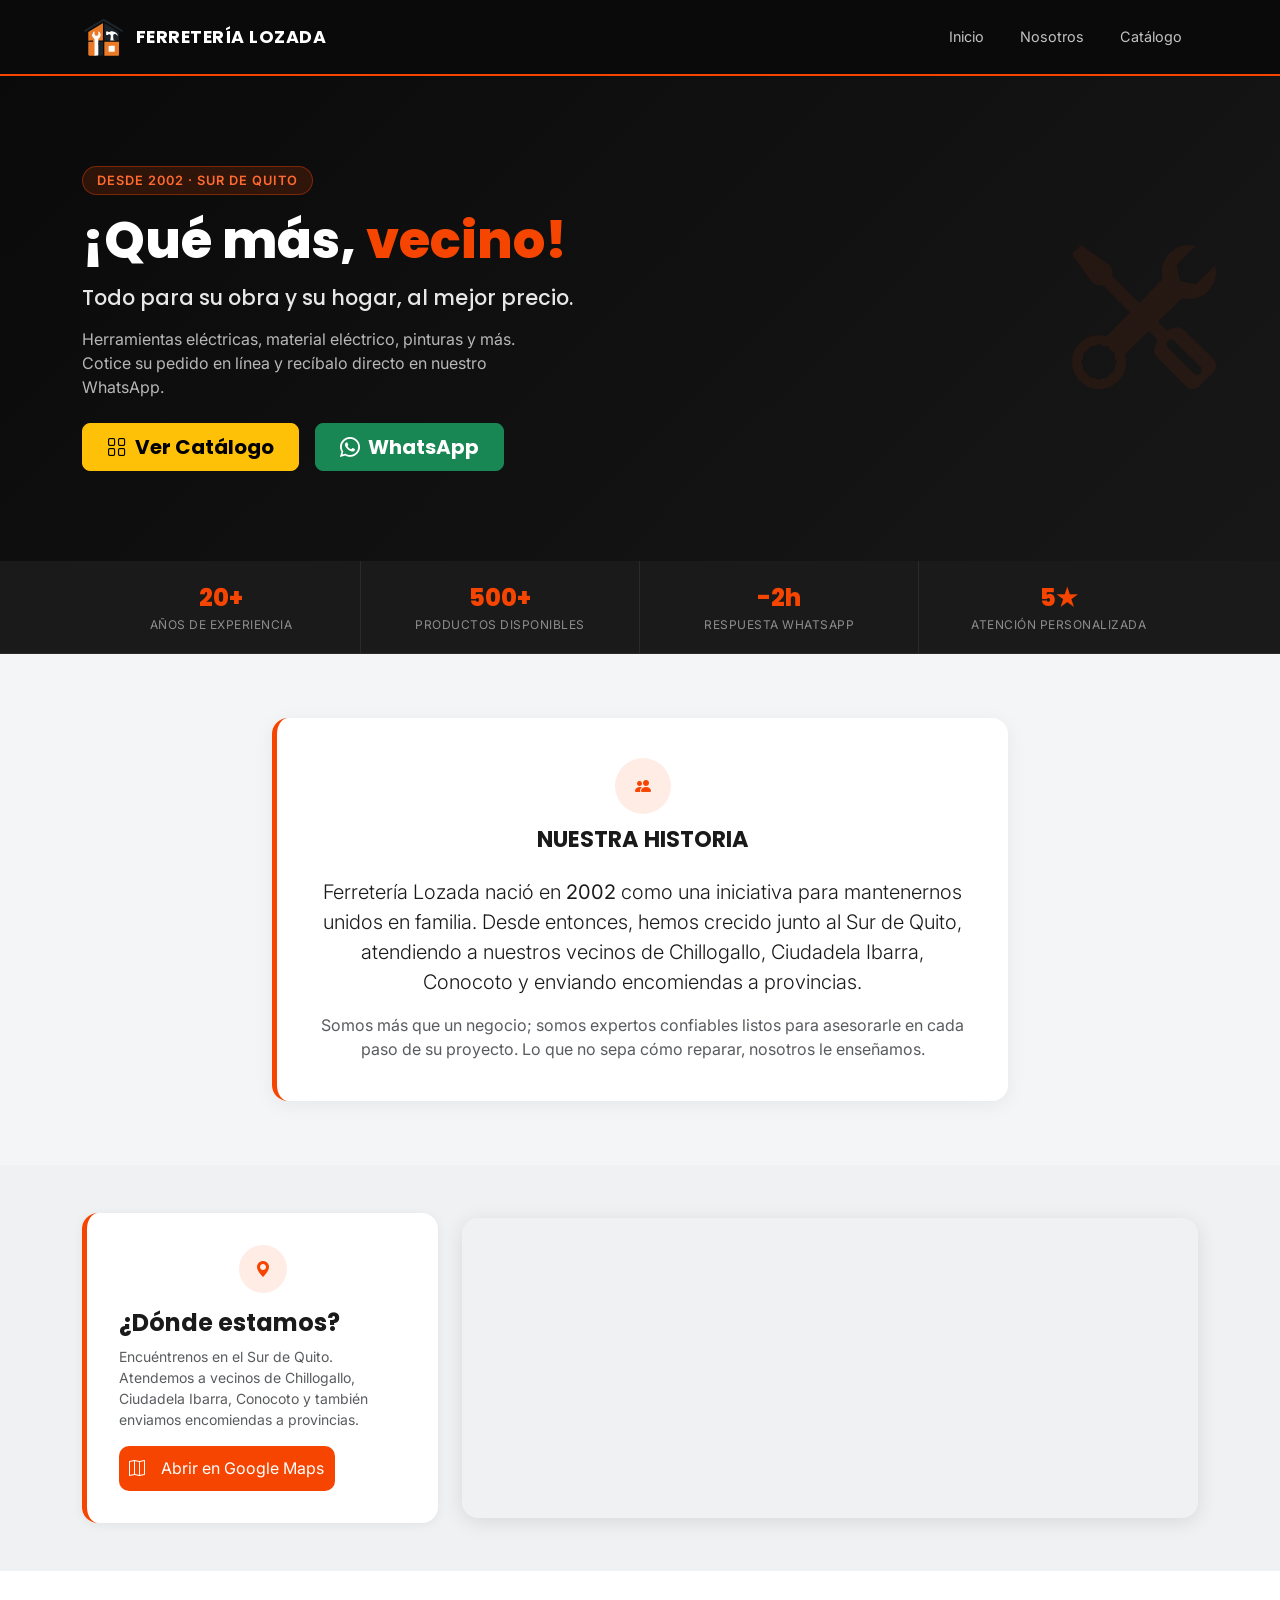
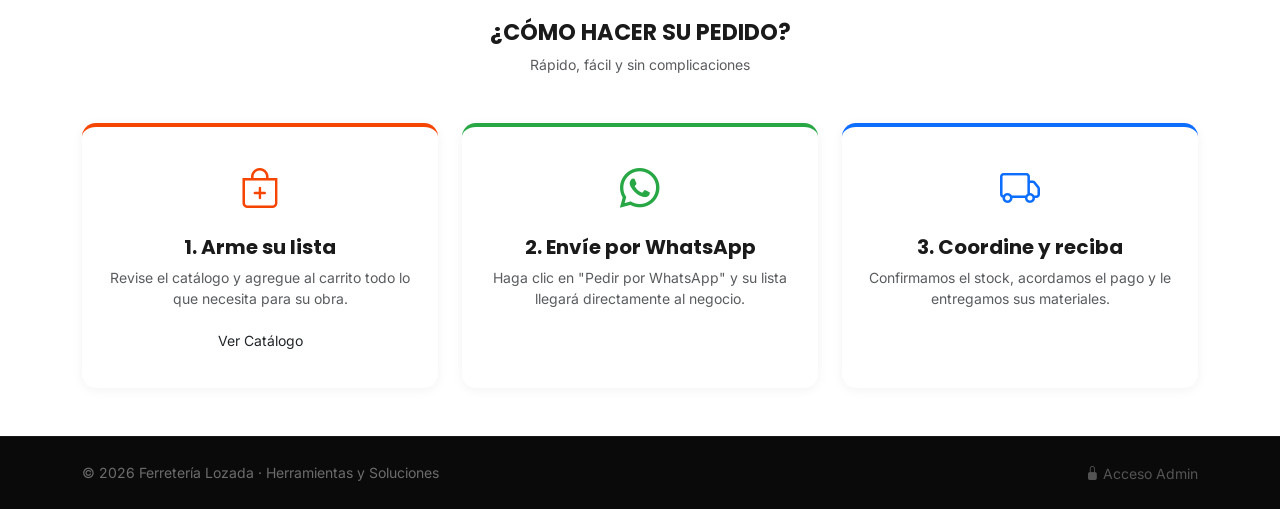
==== index.html @ 4d5ade22 "Guardando cambios locales antes del rebase" ====
<!doctype html>
<html lang="es">
<head>
  <meta charset="UTF-8" />
  <meta name="viewport" content="width=device-width, initial-scale=1.0" />
  <title>Ferretería Lozada | Herramientas y Soluciones</title>
  <link href="https://cdn.jsdelivr.net/npm/bootstrap@5.3.2/dist/css/bootstrap.min.css" rel="stylesheet" />
  <link rel="stylesheet" href="https://cdn.jsdelivr.net/npm/bootstrap-icons@1.11.4/font/bootstrap-icons.css" />
  <link rel="preconnect" href="https://fonts.googleapis.com">
  <link rel="preconnect" href="https://fonts.gstatic.com" crossorigin>
  <link href="https://fonts.googleapis.com/css2?family=Poppins:wght@400;500;600;700;800&family=Inter:wght@400;500;600&display=swap" rel="stylesheet">
  <link rel="stylesheet" href="css/styles.css" />
</head>
<body>

  <!-- ═══════════════ NAVBAR ═══════════════ -->
  <nav class="navbar navbar-expand-lg sticky-top">
    <div class="container">
      <a class="navbar-brand" href="index.html">
        <img src="Assets/Icono.svg" alt="Logo of Ferretería Lozada depicting a house with tools, symbolizing home improvement and hardware supplies in a professional tone">
        <span>FERRETERÍA LOZADA</span>
      </a>
      <button class="navbar-toggler border-secondary" type="button" data-bs-toggle="collapse" data-bs-target="#navbarNav">
        <span class="navbar-toggler-icon"></span>
      </button>
      <div class="collapse navbar-collapse" id="navbarNav">
        <ul class="navbar-nav ms-auto align-items-center gap-1">
          <li class="nav-item"><a class="nav-link px-3" href="#inicio">Inicio</a></li>
          <li class="nav-item"><a class="nav-link px-3" href="#nosotros">Nosotros</a></li>
          <li class="nav-item"><a class="nav-link px-3" href="catalogo.html">Catálogo</a></li>
        </ul>
      </div>
    </div>
  </nav>

  <!-- ═══════════════ HERO ═══════════════ -->
  <header id="inicio" class="hero text-white">
    <i class="bi bi-tools hero-icon-bg d-none d-xl-block"></i>
    <div class="container position-relative">
      <div class="row align-items-center">
        <div class="col-lg-7">
          <div class="hero-badge">Desde 2002 · Sur de Quito</div>
          <h1 class="text-white fw-800 mb-3">
            ¡Qué más, <span class="hero-accent">vecino!</span>
          </h1>
          <h2 class="text-white mb-3 hero-subtitle">
            Todo para su obra y su hogar, al mejor precio.
          </h2>
          <p class="mb-4">
            Herramientas eléctricas, material eléctrico, pinturas y más. Cotice su pedido en línea y recíbalo directo en nuestro WhatsApp.
          </p>
          <div class="d-flex flex-wrap gap-3">
            <a href="catalogo.html" class="btn btn-warning btn-lg fw-bold px-4">
              <i class="bi bi-grid me-2"></i>Ver Catálogo
            </a>
            <a href="https://wa.me/593982965530" target="_blank" class="btn btn-success btn-lg fw-bold px-4">
              <i class="bi bi-whatsapp me-2"></i>WhatsApp
            </a>
          </div>
        </div>
      </div>
    </div>
  </header>

  <!-- ═══════════════ STATS BAR ═══════════════ -->
  <div class="stats-bar text-white">
    <div class="container">
      <div class="row g-0">
        <div class="col-6 col-md-3 stat-item">
          <div class="stat-num">20+</div>
          <div class="stat-label">Años de experiencia</div>
        </div>
        <div class="col-6 col-md-3 stat-item">
          <div class="stat-num">500+</div>
          <div class="stat-label">Productos disponibles</div>
        </div>
        <div class="col-6 col-md-3 stat-item">
          <div class="stat-num">-2h</div>
          <div class="stat-label">Respuesta WhatsApp</div>
        </div>
        <div class="col-6 col-md-3 stat-item">
          <div class="stat-num">5★</div>
          <div class="stat-label">Atención personalizada</div>
        </div>
      </div>
    </div>
  </div>

  <!-- ═══════════════ NOSOTROS ═══════════════ -->
  <section id="nosotros" class="py-5">
    <div class="container py-3">
      <div class="row justify-content-center">
        <div class="col-lg-8">
          <div class="nosotros-card">
            <div class="text-center mb-4">
              <div class="hero-icon-wrap">
                <i class="bi bi-people-fill icon-orange"></i>
              </div>
              <h2 class="text-uppercase fw-bold mb-0 section-title-lg">Nuestra Historia</h2>
            </div>
            <p class="lead text-center mb-3">
              Ferretería Lozada nació en <strong>2002</strong> como una iniciativa para mantenernos unidos en familia. Desde entonces, hemos crecido junto al Sur de Quito, atendiendo a nuestros vecinos de Chillogallo, Ciudadela Ibarra, Conocoto y enviando encomiendas a provincias.
            </p>
            <p class="text-center text-muted mb-0">
              Somos más que un negocio; somos expertos confiables listos para asesorarle en cada paso de su proyecto. Lo que no sepa cómo reparar, nosotros le enseñamos.
            </p>
          </div>
        </div>
      </div>
    </div>
  </section>

  <!-- ═══════════════ UBICACIÓN ═══════════════ -->
  <section id="ubicacion" class="py-5 section-alt-bg">
    <div class="container">
      <div class="row align-items-center g-4">
        <div class="col-lg-4">
          <div class="location-card">
            <div class="location-icon-wrap">
              <i class="bi bi-geo-alt-fill icon-orange"></i>
            </div>
            <h4 class="fw-bold mb-2">¿Dónde estamos?</h4>
            <p class="text-muted small mb-3">Encuéntrenos en el Sur de Quito. Atendemos a vecinos de Chillogallo, Ciudadela Ibarra, Conocoto y también enviamos encomiendas a provincias.</p>
            <a href="https://maps.app.goo.gl/oe4wPnvE44CsF5Ks8" target="_blank" class="btn location-btn">
              <i class="bi bi-map me-2"></i>Abrir en Google Maps
            </a>
          </div>
        </div>
        <div class="col-lg-8">
          <div class="map-card">
            <iframe
              class="map-frame"
              src="https://www.google.com/maps/embed?pb=!1m18!1m12!1m3!1d1235.115081959671!2d-78.55236983754399!3d-0.27495812401078884!2m3!1f0!2f0!3f0!3m2!1i1024!2i768!4f13.1!3m3!1m2!1s0x91d598c78f36d0a3%3A0xff116e2c8a687087!2sFerreter%C3%ADa%20Lozada!5e1!3m2!1ses-419!2sec!4v1775524830499!5m2!1ses-419!2sec"
              allowfullscreen="" loading="lazy"
              referrerpolicy="no-referrer-when-downgrade">
            </iframe>
          </div>
        </div>
      </div>
    </div>
  </section>

  <!-- ═══════════════ CÓMO COMPRAR ═══════════════ -->
  <section class="py-5 section-white">
    <div class="container">
      <div class="text-center mb-5">
        <h2 class="fw-bold text-uppercase section-title-lg">¿Cómo hacer su pedido?</h2>
        <p class="text-muted small">Rápido, fácil y sin complicaciones</p>
      </div>
      <div class="row g-4">
        <div class="col-md-4">
          <div class="step-card orange h-100">
            <div class="step-icon"><i class="bi bi-bag-plus icon-orange"></i></div>
            <h5 class="fw-bold">1. Arme su lista</h5>
            <p class="text-muted small mb-3">Revise el catálogo y agregue al carrito todo lo que necesita para su obra.</p>
            <a href="catalogo.html" class="btn btn-sm btn-outline-orange">Ver Catálogo</a>
          </div>
        </div>
        <div class="col-md-4">
          <div class="step-card green h-100">
            <div class="step-icon"><i class="bi bi-whatsapp icon-success"></i></div>
            <h5 class="fw-bold">2. Envíe por WhatsApp</h5>
            <p class="text-muted small mb-0">Haga clic en "Pedir por WhatsApp" y su lista llegará directamente al negocio.</p>
          </div>
        </div>
        <div class="col-md-4">
          <div class="step-card blue h-100">
            <div class="step-icon"><i class="bi bi-truck icon-blue"></i></div>
            <h5 class="fw-bold">3. Coordine y reciba</h5>
            <p class="text-muted small mb-0">Confirmamos el stock, acordamos el pago y le entregamos sus materiales.</p>
          </div>
        </div>
      </div>
    </div>
  </section>

  <!-- ═══════════════ FOOTER ═══════════════ -->
  <footer class="py-4 text-white">
    <div class="container">
      <div class="row align-items-center">
        <div class="col-md-6 mb-2 mb-md-0">
          <p class="mb-0 small footer-note">&copy; 2026 Ferretería Lozada · Herramientas y Soluciones</p>
        </div>
        <div class="col-md-6 text-md-end">
          <!-- Enlace directo a la página de administración -->
          <a href="admin.html" class="text-decoration-none small footer-link">
            <i class="bi bi-lock-fill me-1"></i>Acceso Admin
          </a>
        </div>
      </div>
    </div>
  </footer>

  <script src="https://cdn.jsdelivr.net/npm/bootstrap@5.3.2/dist/js/bootstrap.bundle.min.js"></script>
</body>
</html>
---- css/styles.css ----
:root {
      --orange: #f54500;
      --orange-light: #ff6a2f;
      --orange-dark: #c73800;
      --black: #0a0a0a;
      --dark: #1a1a1a;
      --dark-mid: #2a2a2a;
      --gray: #6c757d;
      --light-gray: #f4f5f7;
      --white: #ffffff;
      --warning: #ffc107;
      --success: #28a745;
    }

    * { box-sizing: border-box; }

    body {
      font-family: 'Inter', sans-serif;
      background-color: var(--light-gray);
      color: var(--dark);
      overflow-x: hidden;
      scroll-behavior: smooth;
    }

    h1, h2, h3, h4, h5, h6, .navbar-brand, .fw-bold {
      font-family: 'Poppins', sans-serif;
    }

    /* ─── CURSOR ─── */
    button, a, .btn, .navbar-brand, .nav-link, .filter-btn,
    .badge[onclick], [onclick], input[type="button"], input[type="submit"],
    .cursor-pointer, select, label[for], .offcanvas-title {
      cursor: pointer !important;
    }

    /* ─── NAVBAR ─── */
    .navbar {
      background-color: var(--black) !important;
      padding: 0.75rem 0;
      border-bottom: 2px solid var(--orange);
    }
    .navbar-brand {
      display: flex;
      align-items: center;
      gap: 10px;
      color: var(--white) !important;
      font-size: 1.1rem;
      font-weight: 700;
      letter-spacing: 0.5px;
    }
    .navbar-brand img {
      height: 40px;
      width: auto;
    }
    .navbar-brand .brand-placeholder {
      height: 40px;
      width: 40px;
      background: var(--orange);
      border-radius: 6px;
      display: flex;
      align-items: center;
      justify-content: center;
      font-size: 1.1rem;
      color: white;
      font-weight: 800;
    }
    .nav-link { color: rgba(255,255,255,0.75) !important; transition: color 0.2s; font-size: 0.9rem; }
    .nav-link:hover { color: var(--orange) !important; }
    #btn-logout { color: #ff6b6b !important; }

    /* ─── VIEW TRANSITIONS ─── */
    .view-section {
      opacity: 0;
      transform: translateY(16px);
      transition: opacity 0.35s ease, transform 0.35s ease;
      display: none;
    }
    .view-section.active {
      opacity: 1;
      transform: translateY(0);
      display: block;
    }

    /* ─── HERO ─── */
    .hero {
      background: linear-gradient(135deg, var(--black) 0%, #1c1c1c 45%, #2a1200 100%);
      background-size: 300% 300%;
      animation: heroGradientMove 15s ease infinite;
      padding: 90px 0;
      position: relative;
      overflow: hidden;
    }
    @keyframes heroGradientMove {
      0% { background-position: 0% 100%; }
      100% { background-position: 100% 0%; }
    }
    .hero-badge {
      display: inline-block;
      background: rgba(245,69,0,0.15);
      border: 1px solid rgba(245,69,0,0.4);
      color: var(--orange-light);
      padding: 4px 14px;
      border-radius: 20px;
      font-size: 0.8rem;
      font-weight: 600;
      letter-spacing: 1px;
      text-transform: uppercase;
      margin-bottom: 1rem;
    }
    .hero h1 { font-size: clamp(2rem, 5vw, 3.2rem); font-weight: 800; line-height: 1.15; }
    .hero-accent { color: var(--orange); }
    .hero p { color: rgba(255,255,255,0.7); font-size: 1rem; max-width: 480px; }
    .hero-icon-bg {
      font-size: 9rem;
      color: rgba(245,69,0,0.08);
      position: absolute;
      right: 5%;
      top: 50%;
      transform: translateY(-50%);
      pointer-events: none;
      animation: heroIconBounce 2.5s cubic-bezier(0.68, -0.55, 0.265, 1.55) infinite;
    }
    @keyframes heroIconBounce {
      0%, 100% { transform: translateY(-50%) scale(1); }
      50% { transform: translateY(-50%) scale(1.15); }
    }

    /* ─── STATS BAR ─── */
    .stats-bar {
      background: var(--dark);
      border-bottom: 1px solid rgba(255,255,255,0.07);
    }
    .stat-item {
      padding: 1.2rem 0;
      border-right: 1px solid rgba(255,255,255,0.07);
      text-align: center;
    }
    .stat-item:last-child { border-right: none; }
    .stat-num { font-size: 1.5rem; font-weight: 800; color: var(--orange); font-family: 'Poppins', sans-serif; }
    .stat-label { font-size: 0.75rem; color: rgba(255,255,255,0.5); text-transform: uppercase; letter-spacing: 0.5px; }

    /* ─── NOSOTROS ─── */
    .nosotros-card {
      background: white;
      border-radius: 16px;
      border-left: 5px solid var(--orange);
      box-shadow: 0 4px 20px rgba(0,0,0,0.06);
      padding: 2.5rem;
    }

    /* ─── PASOS ─── */
    .step-card {
      background: white;
      border-radius: 14px;
      padding: 2rem 1.5rem;
      text-align: center;
      box-shadow: 0 2px 12px rgba(0,0,0,0.05);
      border-top: 4px solid transparent;
      transition: transform 0.25s, box-shadow 0.25s;
    }
    .step-card:hover { transform: translateY(-4px); box-shadow: 0 8px 24px rgba(0,0,0,0.1); }
    .step-card.orange { border-top-color: var(--orange); }
    .step-card.green { border-top-color: var(--success); }
    .step-card.blue { border-top-color: #0d6efd; }
    .step-icon { font-size: 2.5rem; margin-bottom: 1rem; }

    /* ─── FILTROS CATÁLOGO ─── */
    .filter-btn {
      border-radius: 20px;
      padding: 0.35rem 1.1rem;
      font-size: 0.85rem;
      font-weight: 600;
      transition: all 0.2s;
      border: 2px solid #333;
      color: #333;
      background: white;
    }
    .filter-btn.active, .filter-btn:hover {
      background: var(--dark);
      color: white;
      border-color: var(--dark);
    }

    /* ─── PRODUCT CARDS ─── */
    .product-card {
      background: white;
      border-radius: 14px;
      overflow: hidden;
      border: none;
      box-shadow: 0 2px 10px rgba(0,0,0,0.06);
      transition: transform 0.25s, box-shadow 0.25s;
    }
    .product-card:hover { transform: translateY(-6px); box-shadow: 0 12px 28px rgba(0,0,0,0.1); }
    .product-img-container {
      height: 200px;
      overflow: hidden;
      background: #f0f0f0;
      display: flex;
      align-items: center;
      justify-content: center;
    }
    .product-img-container img { width: 100%; height: 100%; object-fit: cover; transition: transform 0.4s; }
    .product-card:hover .product-img-container img { transform: scale(1.05); }
    .product-img-container .placeholder-icon { font-size: 4rem; color: #ccc; }
    .product-badge {
      display: inline-block;
      background: rgba(245,69,0,0.1);
      color: var(--orange-dark);
      border: 1px solid rgba(245,69,0,0.2);
      padding: 2px 10px;
      border-radius: 12px;
      font-size: 0.75rem;
      font-weight: 600;
    }
    .product-price { font-size: 1.5rem; font-weight: 800; color: var(--orange); font-family: 'Poppins', sans-serif; }
    .btn-add-cart {
      background: var(--dark);
      color: white;
      border: none;
      border-radius: 8px;
      padding: 0.6rem 1rem;
      width: 100%;
      font-weight: 600;
      font-size: 0.9rem;
      transition: all 0.2s;
    }
    .btn-add-cart:hover { background: var(--orange); color: white; }
    .btn-add-cart.added { background: var(--success); color: white; }
    .btn-add-cart:disabled { background: #ccc; color: #888; cursor: not-allowed !important; }

    /* ─── LOADING SPINNER ─── */
    .upload-spinner {
      display: none;
      width: 16px; height: 16px;
      border: 2px solid rgba(255,255,255,0.3);
      border-top-color: white;
      border-radius: 50%;
      animation: spin 0.7s linear infinite;
      margin-left: 8px;
    }
    @keyframes spin { to { transform: rotate(360deg); } }

    /* ─── FLOATING CART ─── */
    .floating-cart-btn {
      position: fixed;
      bottom: 28px;
      right: 28px;
      width: 62px;
      height: 62px;
      background: var(--orange);
      border: none;
      border-radius: 50%;
      display: flex;
      align-items: center;
      justify-content: center;
      font-size: 1.5rem;
      color: white;
      z-index: 1000;
      box-shadow: 0 8px 24px rgba(245,69,0,0.45);
      transition: transform 0.2s, box-shadow 0.2s;
    }
    .floating-cart-btn:hover { transform: scale(1.08); box-shadow: 0 12px 30px rgba(245,69,0,0.5); }

    /* ─── OFFCANVAS CARRITO ─── */
    .offcanvas-header { background: var(--dark); }
    .cart-item-img {
      width: 52px; height: 52px;
      object-fit: cover;
      border-radius: 8px;
      flex-shrink: 0;
    }
    .cart-item-icon-placeholder {
      width: 52px; height: 52px;
      background: #f0f0f0;
      border-radius: 8px;
      display: flex;
      align-items: center;
      justify-content: center;
      color: #bbb;
      font-size: 1.3rem;
      flex-shrink: 0;
    }
    .qty-btn {
      width: 28px; height: 28px;
      border-radius: 6px;
      border: 1.5px solid #ddd;
      background: white;
      font-weight: 700;
      font-size: 1rem;
      line-height: 1;
      display: flex; align-items: center; justify-content: center;
      transition: all 0.15s;
    }
    .qty-btn:hover { border-color: var(--orange); color: var(--orange); }
    .cart-total-footer {
      background: white;
      border-top: 2px solid #f0f0f0;
      padding: 1rem 1.25rem;
    }
    .btn-whatsapp-send {
      background: #25d366;
      color: white;
      border: none;
      border-radius: 10px;
      padding: 0.8rem;
      font-weight: 700;
      font-size: 1rem;
      width: 100%;
      transition: background 0.2s;
    }
    .btn-whatsapp-send:hover { background: #1db954; color: white; }

    /* ─── ADMIN TABLE ─── */
    .admin-table thead th {
      background: var(--dark);
      color: rgba(255,255,255,0.85);
      font-family: 'Poppins', sans-serif;
      font-weight: 600;
      font-size: 0.82rem;
      text-transform: uppercase;
      letter-spacing: 0.5px;
      border: none;
      padding: 1rem 0.75rem;
    }
    .admin-table td { vertical-align: middle; padding: 0.85rem 0.75rem; border-bottom: 1px solid #f0f0f0; }
    .admin-table tr:last-child td { border-bottom: none; }
    .admin-thumb {
      width: 46px; height: 46px;
      object-fit: cover;
      border-radius: 8px;
      border: 1.5px solid #eee;
    }
    .admin-thumb-placeholder {
      width: 46px; height: 46px;
      background: #f4f4f4;
      border-radius: 8px;
      display: flex; align-items: center; justify-content: center;
      color: #bbb; font-size: 1.1rem;
      border: 1.5px solid #eee;
    }
    .stock-btn {
      border: none;
      border-radius: 20px;
      padding: 4px 14px;
      font-size: 0.8rem;
      font-weight: 700;
      transition: all 0.2s;
    }
    .stock-btn.in-stock { background: #d1fae5; color: #065f46; }
    .stock-btn.in-stock:hover { background: #a7f3d0; }
    .stock-btn.out-stock { background: #fee2e2; color: #991b1b; }
    .stock-btn.out-stock:hover { background: #fecaca; }

    /* ─── MODALES ─── */
    .modal-content {
      border: none;
      border-radius: 16px;
      overflow: hidden;
      box-shadow: 0 20px 60px rgba(0, 0, 0, 0.3);
    }
    .modal-header {
      border-bottom: none;
      padding: 1.25rem 1.5rem;
    }
    .modal-header-dark { background: var(--dark); }
    .modal-header-blue { background: #0d6efd; }
    .modal-body { padding: 1.5rem; }
    .form-control, .form-select {
      border-radius: 8px;
      border: 1.5px solid #e0e0e0;
      font-size: 0.9rem;
      padding: 0.6rem 0.85rem;
      transition: border-color 0.2s;
    }
    .form-control:focus, .form-select:focus {
      border-color: var(--orange);
      box-shadow: 0 0 0 3px rgba(245,69,0,0.1);
    }
    .edit-img-preview img { width: 72px; height: 72px; object-fit: cover; border-radius: 10px; border: 2px solid var(--orange); }
    .progress-upload {
      height: 4px;
      border-radius: 4px;
      background: #eee;
      margin-top: 8px;
      display: none;
    }
    .progress-upload-bar {
      height: 100%;
      background: var(--orange);
      border-radius: 4px;
      width: 0%;
      transition: width 0.3s;
    }

    /* ─── FOOTER ─── */
    footer { background: var(--black); border-top: 1px solid rgba(255,255,255,0.06); }

    /* ─── RESPONSIVE ─── */
    @media (max-width: 768px) {
      .hero { padding: 60px 0; }
      .hero-icon-bg { display: none; }
      .stat-item { border-right: none; border-bottom: 1px solid rgba(255,255,255,0.07); }
      .stat-item:last-child { border-bottom: none; }
    }
    .quick-price-input {
      width: 90px;
      border: 1.5px solid #e0e0e0;
      border-radius: 7px;
      padding: 4px 8px;
      font-size: 0.88rem;
      font-weight: 600;
      text-align: center;
      transition: border-color 0.2s;
    }
    .quick-price-input:focus {
      outline: none;
      border-color: var(--orange);
      box-shadow: 0 0 0 2px rgba(245,69,0,0.12);
    }
    .quick-price-input.saved {
      border-color: #28a745;
      background: #f0fff4;
    }
    /* Gestión de categorías */
    .cat-manager-item {
      display: flex;
      align-items: center;
      gap: 8px;
      padding: 6px 8px;
      border-radius: 8px;
      border: 1.5px solid #eee;
      margin-bottom: 6px;
    }
    .cat-manager-item input {
      flex: 1;
      border: none;
      background: transparent;
      font-size: 0.9rem;
      font-weight: 500;
      outline: none;
    }
    .cat-manager-item .btn-cat-save {
      display: none;
      background: var(--orange);
      color: white;
      border: none;
      border-radius: 6px;
      padding: 2px 8px;
      font-size: 0.75rem;
      font-weight: 700;
    }
    .cat-manager-item input:focus ~ .btn-cat-save,
    .cat-manager-item.editing .btn-cat-save { display: inline-block; }
    .cat-manager-item .btn-cat-del {
      background: #fee2e2;
      color: #991b1b;
      border: none;
      border-radius: 6px;
      padding: 2px 7px;
      font-size: 0.78rem;
    }

    /* ─── ESTILOS DE INTERFAZ ─── */
    .hero-subtitle { font-size: 1.3rem; font-weight: 500; opacity: 0.9; }
    .hero-icon-wrap,
    .location-icon-wrap {
      width: 56px;
      height: 56px;
      border-radius: 50%;
      display: flex;
      align-items: center;
      justify-content: center;
      margin: 0 auto 12px;
      background: rgba(245,69,0,0.1);
    }
    .location-icon-wrap { width: 48px; height: 48px; margin-bottom: 1rem; }
    .section-title-lg { font-size: 1.4rem; }
    .section-alt-bg { background: #f0f1f3; }
    .location-card {
      padding: 2rem;
      background: white;
      border-radius: 16px;
      border-left: 5px solid var(--orange);
      box-shadow: 0 2px 12px rgba(0,0,0,0.06);
    }
    .location-btn {
      background: var(--orange);
      color: white;
      border: none;
      border-radius: 10px;
      padding: 0.65rem;
      display: inline-flex;
      align-items: center;
      gap: 0.5rem;
    }
    .location-btn:hover { background: #e63f00; }
    .map-card {
      border-radius: 16px;
      overflow: hidden;
      box-shadow: 0 4px 20px rgba(0,0,0,0.1);
      height: 300px;
      position: relative;
    }
    .map-frame {
      width: 100%;
      height: 100%;
      border: 0;
      display: block;
    }
    .map-overlay-link {
      position: absolute;
      inset: 0;
      z-index: 1;
      display: flex;
      align-items: flex-end;
      padding: 1rem;
      text-decoration: none;
    }
    .map-overlay-badge {
      background: white;
      border-radius: 8px;
      padding: 6px 14px;
      font-size: 0.82rem;
      font-weight: 600;
      color: var(--dark);
      box-shadow: 0 2px 8px rgba(0,0,0,0.15);
    }
    .icon-orange { color: var(--orange); }
    .icon-success { color: var(--success); }
    .icon-blue { color: #0d6efd; }
    .section-white { background: white; }
    .spinner-border-orange { color: var(--orange); }
    .admin-panel-card { border-radius: 14px; overflow: hidden; }
    .btn-orange {
      background: var(--orange);
      color: white;
      border: none;
      border-radius: 10px;
    }
    .btn-orange:hover { background: #e63f00; }
    .btn-blue {
      background: #0d6efd;
      color: white;
      border: none;
      border-radius: 10px;
    }
    .btn-blue:hover { background: #0b5ed7; }
    .btn-category { border-radius: 10px; }
    .admin-action-row button { min-width: 170px; }
    .measure-tags {
      display: flex;
      flex-wrap: wrap;
      gap: 0.5rem;
      margin-top: 0.75rem;
    }
    .measure-chip {
      display: inline-flex;
      align-items: center;
      gap: 0.35rem;
      padding: 0.45rem 0.75rem;
      border-radius: 999px;
      background: rgba(245,69,0,0.12);
      color: var(--dark);
      font-size: 0.82rem;
      border: 1px solid rgba(245,69,0,0.25);
      position: relative;
    }
    .measure-chip-btn {
      border: none !important;
      background: transparent !important;
      color: var(--dark);
      font-size: 0.9rem;
      cursor: pointer;
      line-height: 1;
      padding: 0 !important;
      margin: 0;
      transition: color 0.2s, transform 0.15s;
      position: absolute;
      top: -2px;
      right: -2px;
      width: 20px;
      height: 20px;
      display: flex;
      align-items: center;
      justify-content: center;
      border-radius: 50%;
      background: rgba(255,255,255,0.9) !important;
      box-shadow: 0 1px 3px rgba(0,0,0,0.2);
    }
    .measure-chip-btn:hover {
      color: #dc3545;
      transform: scale(1.1);
      background: rgba(255,255,255,1) !important;
    }
    .measure-chip-small { font-size: 0.78rem; padding: 0.3rem 0.55rem; }
    .measure-manager-group {
      margin-bottom: 1rem;
      padding: 0.9rem 0.85rem;
      background: #f8f9fa;
      border-radius: 14px;
    }
    .measure-manager-header { margin-bottom: 0.55rem; font-size: 0.95rem; }
    .measure-manager-items { display: flex; flex-wrap: wrap; gap: 0.35rem; }
    .measure-manager-footer { text-align: center; margin-top: 0.5rem; }
    .btn-capsule { border-radius: 20px; font-size: 0.75rem; padding: 0.25rem 0.75rem; }
    .variants-list { border-top: 1px solid #e9ecef; padding-top: 0.5rem; }
    .variant-item { padding: 0.25rem 0; border-bottom: 1px solid #f8f9fa; }
    .variant-measure { font-weight: 500; }
    .variant-price { color: var(--orange); font-weight: bold; }
    .cart-offcanvas { width: 360px; }
    .cart-total-label { font-size: 1rem; }
    .cart-total-value {
      font-size: 1.3rem;
      color: var(--orange);
    }
    .floating-cart-badge { font-size: 0.7rem; }
    .footer-note { color: rgba(255,255,255,0.4); }
    .footer-link { color: rgba(255,255,255,0.3); }
    .modal-dialog-small { max-width: 360px; }
    .cat-manager-add-btn { background: var(--orange); color: white; border: none; }
    .image-deleted-badge {
      background: #fee2e2;
      color: #991b1b;
      display: inline-flex;
      align-items: center;
      padding: 0.25rem 0.5rem;
      border-radius: 6px;
      font-size: 0.82rem;
    }
    .product-desc-flex { flex-grow: 1; }
    .admin-item-name { font-size: 0.9rem; }
    .admin-item-desc { font-size: 0.75rem; }
    .cart-empty-icon { font-size: 2.5rem; }
    .cart-item-content { min-width: 0; }
    .cart-item-total {
      color: var(--orange);
      font-size: 0.95rem;
    }
    .cart-item-name { font-size: 0.88rem; }
    .cart-item-subtext { font-size: 0.75rem; }
    .cart-item-actions .btn {
      padding: 0;
      margin-top: 0.25rem;
    }

    /* ─── ERROR MODAL ─── */
    .error-modal-header {
      background: linear-gradient(135deg, var(--orange) 0%, var(--orange-dark) 100%);
      border-bottom: 1px solid rgba(245,69,0,0.1);
    }
    .error-modal-content {
      border: 1px solid rgba(245,69,0,0.2);
      box-shadow: 0 12px 40px rgba(245,69,0,0.25);
      border-radius: 16px;
    }
    .error-modal-body {
      color: var(--dark);
      font-size: 0.95rem;
      line-height: 1.6;
      padding: 1.5rem;
    }
    .error-modal-footer {
      border-top: 1px solid rgba(245,69,0,0.1);
      background: rgba(245,69,0,0.02);
      padding: 1rem 1.5rem;
    }
/* ─── CÁPSULAS DE MEDIDA ─── */
.measure-capsules-row {
  display: flex;
  flex-wrap: wrap;
  gap: 6px;
  margin-bottom: 10px;
}

.measure-capsule {
  display: inline-block;
  background-color: var(--dark, #1a1a1a);
  color: #fff;
  padding: 4px 12px;
  border-radius: 20px;
  font-size: 0.75rem;
  font-weight: 600;
  letter-spacing: 0.5px;
  box-shadow: 0 2px 4px rgba(0,0,0,0.15);
}

/* ─── PRECIO ÚNICO (SIN VARIANTES) ─── */
.single-price-display {
  color: var(--orange, #f54500);
  font-size: 1.4rem;
  font-weight: 800;
  font-family: 'Poppins', sans-serif;
  line-height: 1;
}
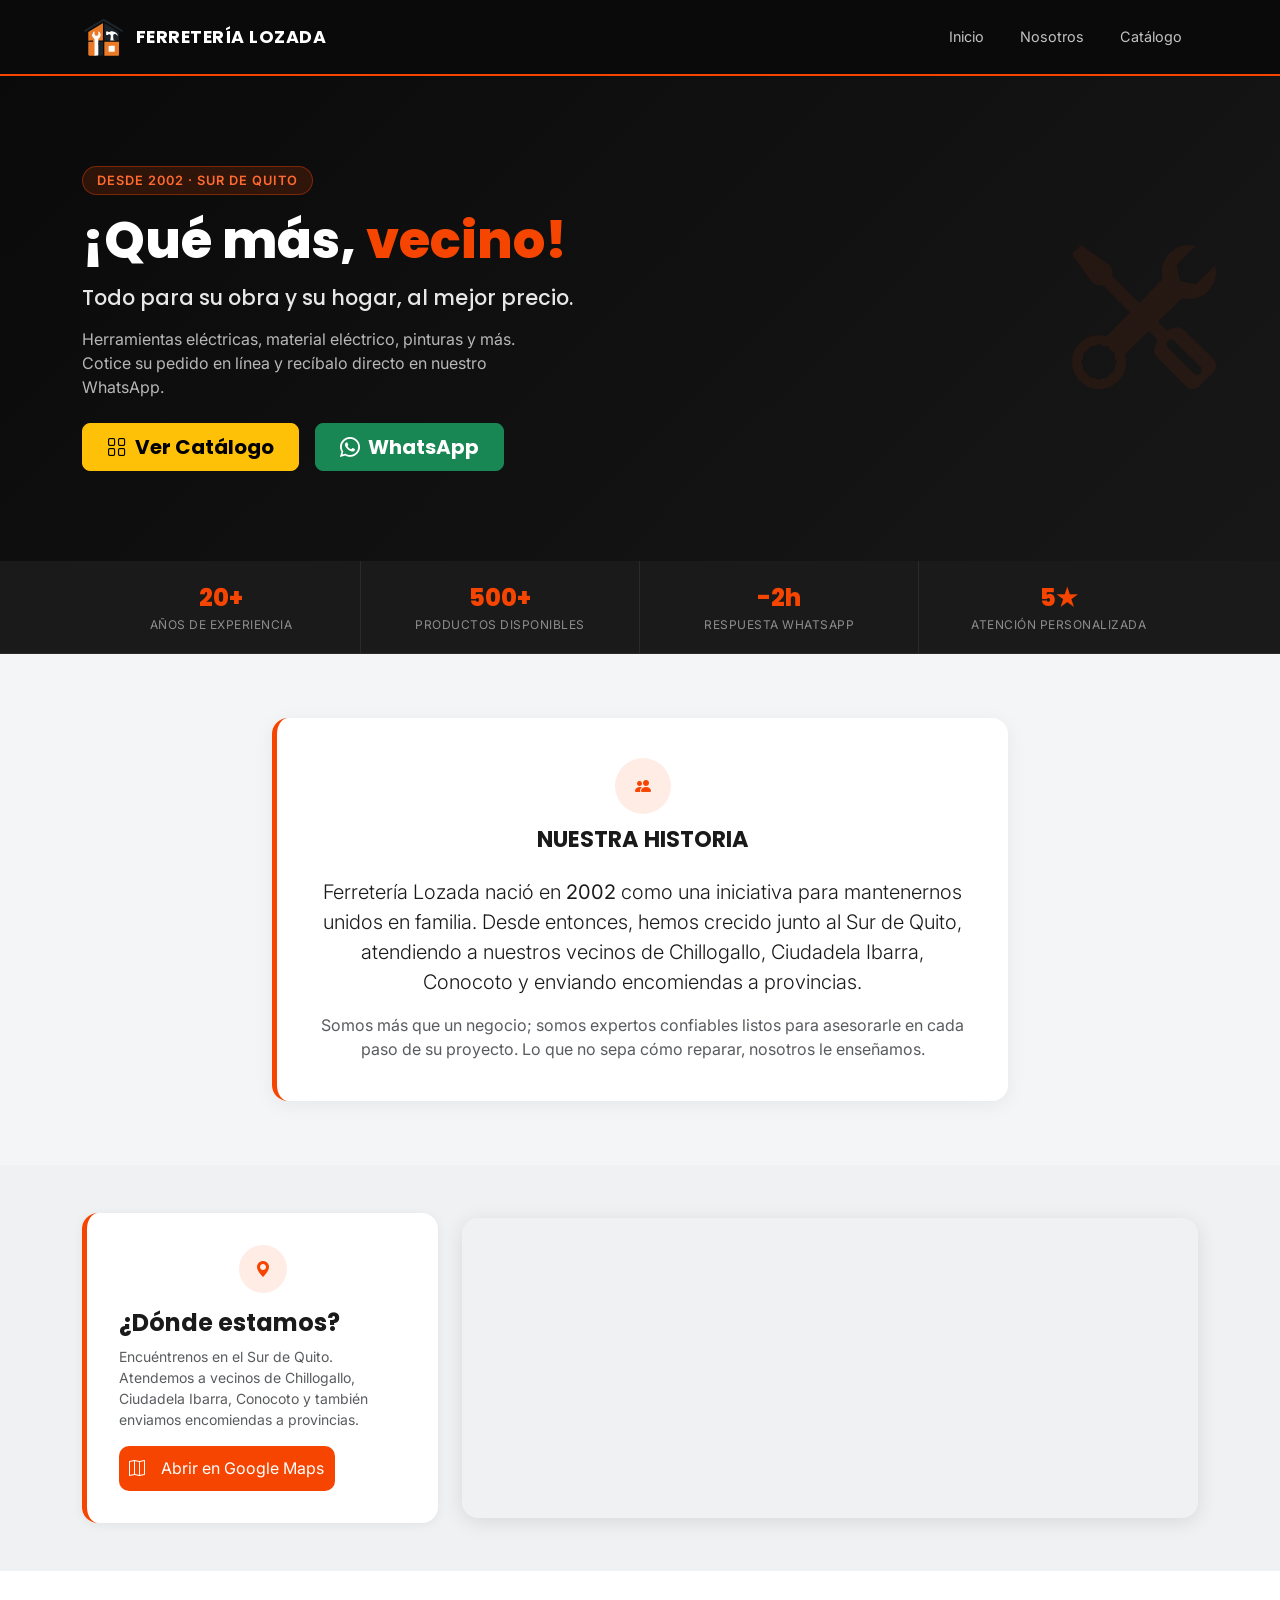
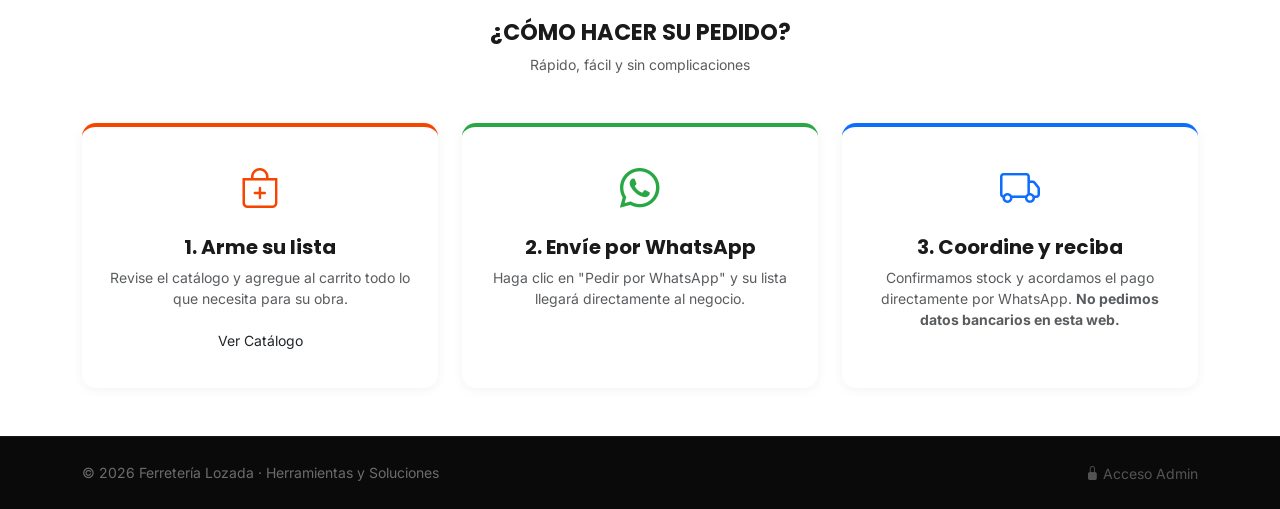
==== commit 83f64c73: "Mejoras en el panel de administración, catálogo y seguridad" ====
--- a/index.html
+++ b/index.html
@@ -4,6 +4,7 @@
   <meta charset="UTF-8" />
   <meta name="viewport" content="width=device-width, initial-scale=1.0" />
   <title>Ferretería Lozada | Herramientas y Soluciones</title>
+  <link href="Assets/Icono.svg" rel="icon" type="image/svg+xml" />
   <link href="https://cdn.jsdelivr.net/npm/bootstrap@5.3.2/dist/css/bootstrap.min.css" rel="stylesheet" />
   <link rel="stylesheet" href="https://cdn.jsdelivr.net/npm/bootstrap-icons@1.11.4/font/bootstrap-icons.css" />
   <link rel="preconnect" href="https://fonts.googleapis.com">
@@ -13,7 +14,7 @@
 </head>
 <body>
 
-  <!-- ═══════════════ NAVBAR ═══════════════ -->
+  <!-- NAVBAR -->
   <nav class="navbar navbar-expand-lg sticky-top">
     <div class="container">
       <a class="navbar-brand" href="index.html">
@@ -33,7 +34,7 @@
     </div>
   </nav>
 
-  <!-- ═══════════════ HERO ═══════════════ -->
+  <!-- HERO -->
   <header id="inicio" class="hero text-white">
     <i class="bi bi-tools hero-icon-bg d-none d-xl-block"></i>
     <div class="container position-relative">
@@ -62,7 +63,7 @@
     </div>
   </header>
 
-  <!-- ═══════════════ STATS BAR ═══════════════ -->
+  <!-- STATS BAR -->
   <div class="stats-bar text-white">
     <div class="container">
       <div class="row g-0">
@@ -86,7 +87,7 @@
     </div>
   </div>
 
-  <!-- ═══════════════ NOSOTROS ═══════════════ -->
+  <!-- NOSOTROS -->
   <section id="nosotros" class="py-5">
     <div class="container py-3">
       <div class="row justify-content-center">
@@ -110,7 +111,7 @@
     </div>
   </section>
 
-  <!-- ═══════════════ UBICACIÓN ═══════════════ -->
+  <!-- UBICACIÓN -->
   <section id="ubicacion" class="py-5 section-alt-bg">
     <div class="container">
       <div class="row align-items-center g-4">
@@ -140,7 +141,7 @@
     </div>
   </section>
 
-  <!-- ═══════════════ CÓMO COMPRAR ═══════════════ -->
+  <!-- CÓMO COMPRAR -->
   <section class="py-5 section-white">
     <div class="container">
       <div class="text-center mb-5">
@@ -167,14 +168,14 @@
           <div class="step-card blue h-100">
             <div class="step-icon"><i class="bi bi-truck icon-blue"></i></div>
             <h5 class="fw-bold">3. Coordine y reciba</h5>
-            <p class="text-muted small mb-0">Confirmamos el stock, acordamos el pago y le entregamos sus materiales.</p>
+            <p class="text-muted small mb-0">Confirmamos stock y acordamos el pago directamente por WhatsApp. <strong>No pedimos datos bancarios en esta web.</strong></p>
           </div>
         </div>
       </div>
     </div>
   </section>
 
-  <!-- ═══════════════ FOOTER ═══════════════ -->
+  <!-- FOOTER -->
   <footer class="py-4 text-white">
     <div class="container">
       <div class="row align-items-center">
@@ -182,7 +183,6 @@
           <p class="mb-0 small footer-note">&copy; 2026 Ferretería Lozada · Herramientas y Soluciones</p>
         </div>
         <div class="col-md-6 text-md-end">
-          <!-- Enlace directo a la página de administración -->
           <a href="admin.html" class="text-decoration-none small footer-link">
             <i class="bi bi-lock-fill me-1"></i>Acceso Admin
           </a>
@@ -191,6 +191,7 @@
     </div>
   </footer>
 
+  <script src="js/security.js"></script>
   <script src="https://cdn.jsdelivr.net/npm/bootstrap@5.3.2/dist/js/bootstrap.bundle.min.js"></script>
 </body>
 </html>
--- a/css/styles.css
+++ b/css/styles.css
@@ -11,9 +11,7 @@
       --warning: #ffc107;
       --success: #28a745;
     }
-
     * { box-sizing: border-box; }
-
     body {
       font-family: 'Inter', sans-serif;
       background-color: var(--light-gray);
@@ -21,19 +19,16 @@
       overflow-x: hidden;
       scroll-behavior: smooth;
     }
-
     h1, h2, h3, h4, h5, h6, .navbar-brand, .fw-bold {
       font-family: 'Poppins', sans-serif;
     }
-
-    /* ─── CURSOR ─── */
+    /* CURSOR */
     button, a, .btn, .navbar-brand, .nav-link, .filter-btn,
     .badge[onclick], [onclick], input[type="button"], input[type="submit"],
     .cursor-pointer, select, label[for], .offcanvas-title {
       cursor: pointer !important;
     }
-
-    /* ─── NAVBAR ─── */
+    /* NAVBAR */
     .navbar {
       background-color: var(--black) !important;
       padding: 0.75rem 0;
@@ -67,8 +62,7 @@
     .nav-link { color: rgba(255,255,255,0.75) !important; transition: color 0.2s; font-size: 0.9rem; }
     .nav-link:hover { color: var(--orange) !important; }
     #btn-logout { color: #ff6b6b !important; }
-
-    /* ─── VIEW TRANSITIONS ─── */
+    /* VIEW TRANSITIONS */
     .view-section {
       opacity: 0;
       transform: translateY(16px);
@@ -80,8 +74,7 @@
       transform: translateY(0);
       display: block;
     }
-
-    /* ─── HERO ─── */
+    /* HERO */
     .hero {
       background: linear-gradient(135deg, var(--black) 0%, #1c1c1c 45%, #2a1200 100%);
       background-size: 300% 300%;
@@ -124,8 +117,7 @@
       0%, 100% { transform: translateY(-50%) scale(1); }
       50% { transform: translateY(-50%) scale(1.15); }
     }
-
-    /* ─── STATS BAR ─── */
+    /* STATS BAR */
     .stats-bar {
       background: var(--dark);
       border-bottom: 1px solid rgba(255,255,255,0.07);
@@ -138,8 +130,7 @@
     .stat-item:last-child { border-right: none; }
     .stat-num { font-size: 1.5rem; font-weight: 800; color: var(--orange); font-family: 'Poppins', sans-serif; }
     .stat-label { font-size: 0.75rem; color: rgba(255,255,255,0.5); text-transform: uppercase; letter-spacing: 0.5px; }
-
-    /* ─── NOSOTROS ─── */
+    /* NOSOTROS */
     .nosotros-card {
       background: white;
       border-radius: 16px;
@@ -147,8 +138,7 @@
       box-shadow: 0 4px 20px rgba(0,0,0,0.06);
       padding: 2.5rem;
     }
-
-    /* ─── PASOS ─── */
+    /* PASOS */
     .step-card {
       background: white;
       border-radius: 14px;
@@ -163,8 +153,7 @@
     .step-card.green { border-top-color: var(--success); }
     .step-card.blue { border-top-color: #0d6efd; }
     .step-icon { font-size: 2.5rem; margin-bottom: 1rem; }
-
-    /* ─── FILTROS CATÁLOGO ─── */
+    /* FILTROS CATÁLOGO */
     .filter-btn {
       border-radius: 20px;
       padding: 0.35rem 1.1rem;
@@ -180,8 +169,7 @@
       color: white;
       border-color: var(--dark);
     }
-
-    /* ─── PRODUCT CARDS ─── */
+    /* PRODUCT CARDS */
     .product-card {
       background: white;
       border-radius: 14px;
@@ -227,8 +215,7 @@
     .btn-add-cart:hover { background: var(--orange); color: white; }
     .btn-add-cart.added { background: var(--success); color: white; }
     .btn-add-cart:disabled { background: #ccc; color: #888; cursor: not-allowed !important; }
-
-    /* ─── LOADING SPINNER ─── */
+    /* LOADING SPINNER */
     .upload-spinner {
       display: none;
       width: 16px; height: 16px;
@@ -239,8 +226,7 @@
       margin-left: 8px;
     }
     @keyframes spin { to { transform: rotate(360deg); } }
-
-    /* ─── FLOATING CART ─── */
+    /* FLOATING CART */
     .floating-cart-btn {
       position: fixed;
       bottom: 28px;
@@ -260,8 +246,7 @@
       transition: transform 0.2s, box-shadow 0.2s;
     }
     .floating-cart-btn:hover { transform: scale(1.08); box-shadow: 0 12px 30px rgba(245,69,0,0.5); }
-
-    /* ─── OFFCANVAS CARRITO ─── */
+    /* OFFCANVAS CARRITO */
     .offcanvas-header { background: var(--dark); }
     .cart-item-img {
       width: 52px; height: 52px;
@@ -309,8 +294,7 @@
       transition: background 0.2s;
     }
     .btn-whatsapp-send:hover { background: #1db954; color: white; }
-
-    /* ─── ADMIN TABLE ─── */
+    /* ADMIN TABLE */
     .admin-table thead th {
       background: var(--dark);
       color: rgba(255,255,255,0.85);
@@ -350,8 +334,7 @@
     .stock-btn.in-stock:hover { background: #a7f3d0; }
     .stock-btn.out-stock { background: #fee2e2; color: #991b1b; }
     .stock-btn.out-stock:hover { background: #fecaca; }
-
-    /* ─── MODALES ─── */
+    /* MODALES */
     .modal-content {
       border: none;
       border-radius: 16px;
@@ -391,11 +374,9 @@
       width: 0%;
       transition: width 0.3s;
     }
-
-    /* ─── FOOTER ─── */
+    /* FOOTER */
     footer { background: var(--black); border-top: 1px solid rgba(255,255,255,0.06); }
-
-    /* ─── RESPONSIVE ─── */
+    /* RESPONSIVE */
     @media (max-width: 768px) {
       .hero { padding: 60px 0; }
       .hero-icon-bg { display: none; }
@@ -421,7 +402,6 @@
       border-color: #28a745;
       background: #f0fff4;
     }
-    /* Gestión de categorías */
     .cat-manager-item {
       display: flex;
       align-items: center;
@@ -459,8 +439,7 @@
       padding: 2px 7px;
       font-size: 0.78rem;
     }
-
-    /* ─── ESTILOS DE INTERFAZ ─── */
+    /* ESTILOS DE INTERFAZ */
     .hero-subtitle { font-size: 1.3rem; font-weight: 500; opacity: 0.9; }
     .hero-icon-wrap,
     .location-icon-wrap {
@@ -642,8 +621,7 @@
       padding: 0;
       margin-top: 0.25rem;
     }
-
-    /* ─── ERROR MODAL ─── */
+    /* ERROR MODAL */
     .error-modal-header {
       background: linear-gradient(135deg, var(--orange) 0%, var(--orange-dark) 100%);
       border-bottom: 1px solid rgba(245,69,0,0.1);
@@ -664,14 +642,13 @@
       background: rgba(245,69,0,0.02);
       padding: 1rem 1.5rem;
     }
-/* ─── CÁPSULAS DE MEDIDA ─── */
+/* CÁPSULAS DE MEDIDA */
 .measure-capsules-row {
   display: flex;
   flex-wrap: wrap;
   gap: 6px;
   margin-bottom: 10px;
 }
-
 .measure-capsule {
   display: inline-block;
   background-color: var(--dark, #1a1a1a);
@@ -683,12 +660,31 @@
   letter-spacing: 0.5px;
   box-shadow: 0 2px 4px rgba(0,0,0,0.15);
 }
-
-/* ─── PRECIO ÚNICO (SIN VARIANTES) ─── */
+/* PRECIO ÚNICO (SIN VARIANTES) */
 .single-price-display {
   color: var(--orange, #f54500);
   font-size: 1.4rem;
   font-weight: 800;
   font-family: 'Poppins', sans-serif;
   line-height: 1;
-}+}
+/* AJUSTE DE IMÁGENES EN CATÁLOGO */
+.product-img-container {
+  height: 200px; 
+  width: 100%;
+  display: flex;
+  align-items: center;
+  justify-content: center;
+  background-color: #ffffff; 
+  cursor: pointer; 
+  overflow: hidden;
+}
+.product-img-container img {
+  width: 100%;
+  height: 100%;
+  object-fit: contain !important; 
+  transition: transform 0.3s ease;
+}
+.product-img-container:hover img {
+  transform: scale(1.08);
+}
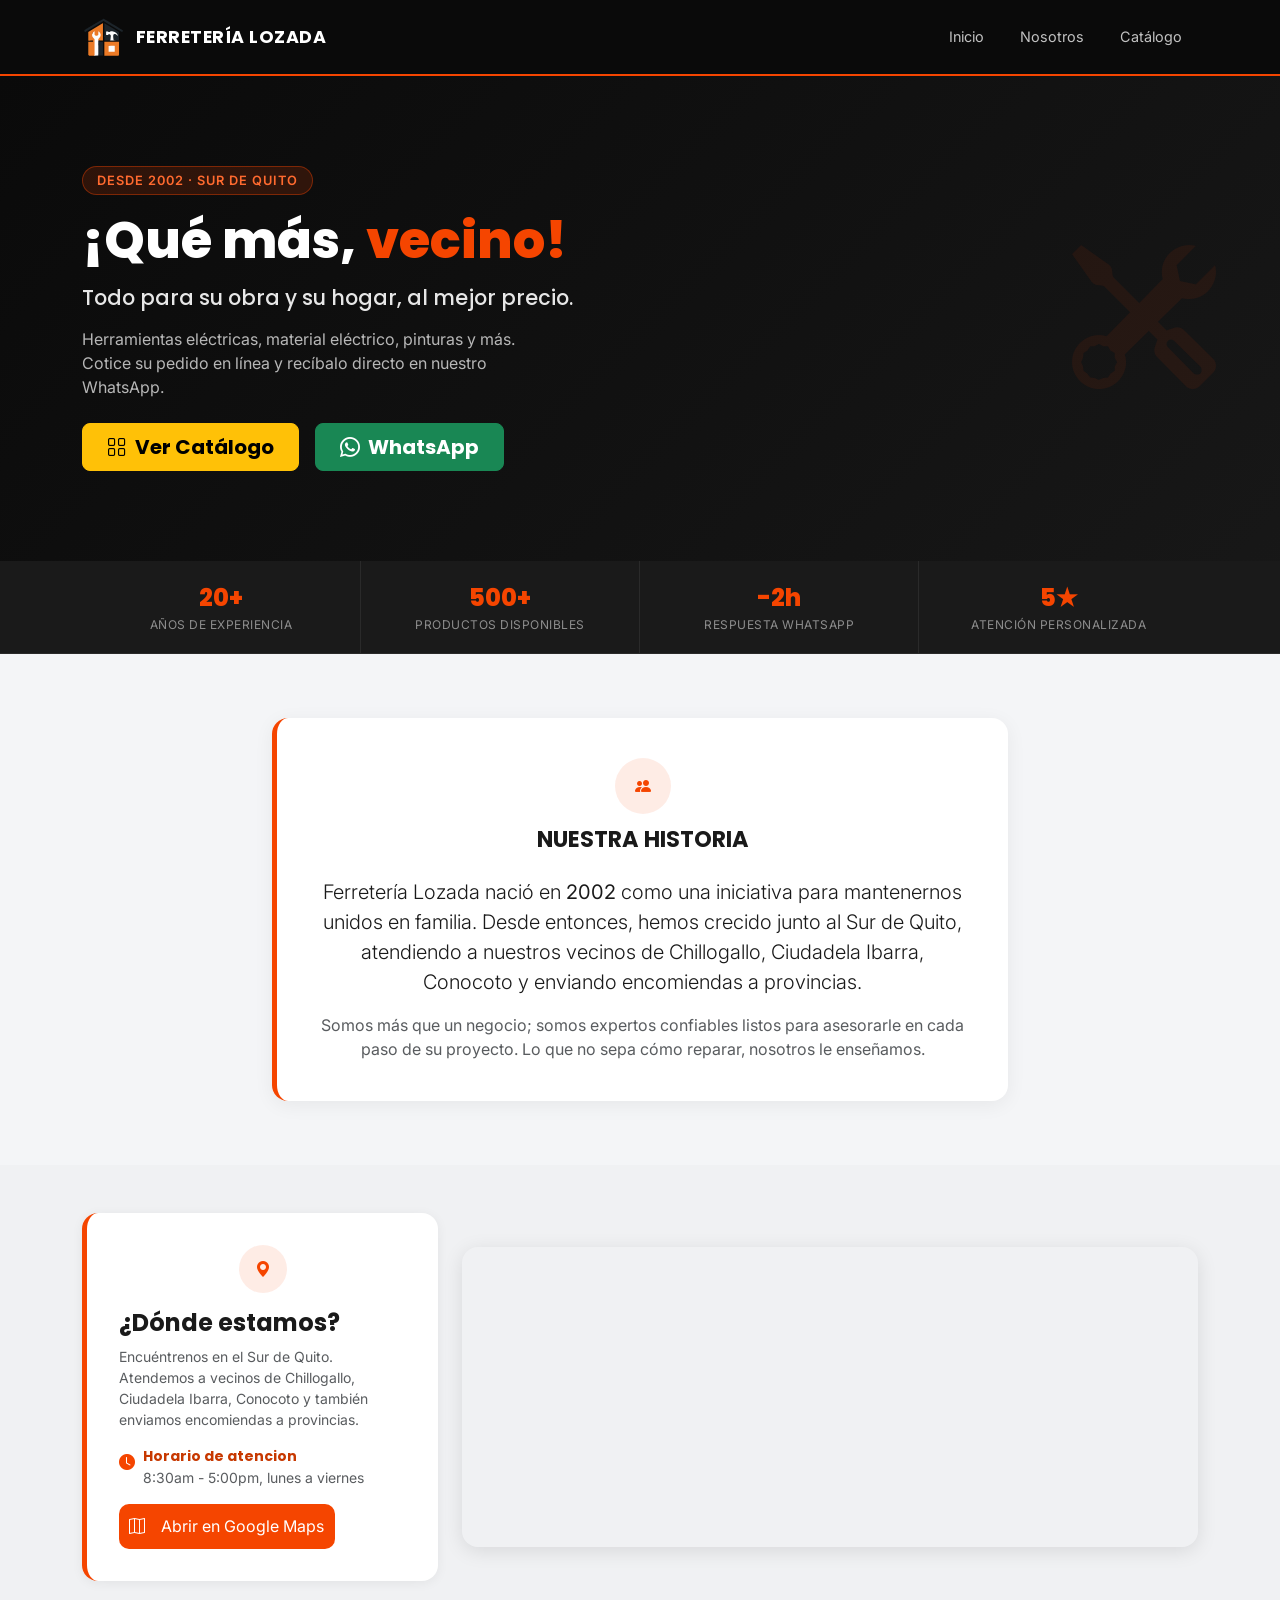
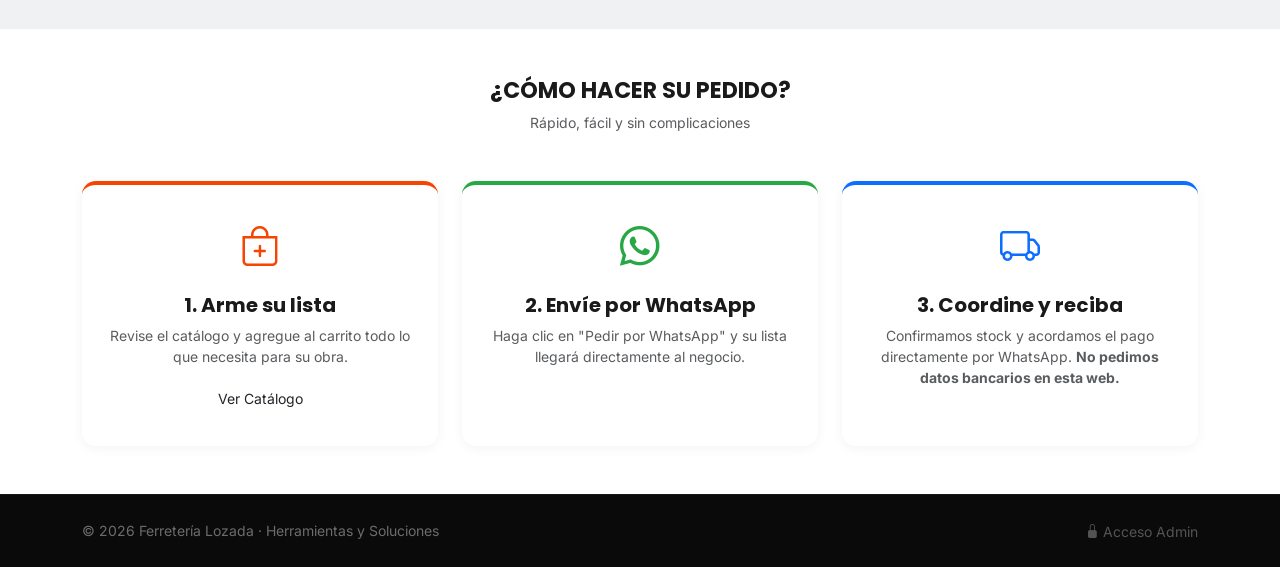
==== commit 7bbc999d: "Actualizacion de Catalogo y Horarios" ====
--- a/index.html
+++ b/index.html
@@ -122,6 +122,13 @@
             </div>
             <h4 class="fw-bold mb-2">¿Dónde estamos?</h4>
             <p class="text-muted small mb-3">Encuéntrenos en el Sur de Quito. Atendemos a vecinos de Chillogallo, Ciudadela Ibarra, Conocoto y también enviamos encomiendas a provincias.</p>
+            <div class="location-hours d-flex align-items-start gap-2 mb-3">
+              <i class="bi bi-clock-fill icon-orange mt-1"></i>
+              <div>
+                <div class="fw-bold small">Horario de atencion</div>
+                <div class="text-muted small">8:30am - 5:00pm, lunes a viernes</div>
+              </div>
+            </div>
             <a href="https://maps.app.goo.gl/oe4wPnvE44CsF5Ks8" target="_blank" class="btn location-btn">
               <i class="bi bi-map me-2"></i>Abrir en Google Maps
             </a>
--- a/css/styles.css
+++ b/css/styles.css
@@ -61,6 +61,19 @@
     }
     .nav-link { color: rgba(255,255,255,0.75) !important; transition: color 0.2s; font-size: 0.9rem; }
     .nav-link:hover { color: var(--orange) !important; }
+    .nav-cart-link {
+      display: inline-flex;
+      align-items: center;
+      gap: 0.2rem;
+      color: var(--white) !important;
+      background: rgba(245,69,0,0.14);
+      border: 1px solid rgba(245,69,0,0.35);
+      border-radius: 10px;
+    }
+    .nav-cart-link:hover {
+      background: var(--orange);
+      color: var(--white) !important;
+    }
     #btn-logout { color: #ff6b6b !important; }
     /* VIEW TRANSITIONS */
     .view-section {
@@ -231,15 +244,15 @@
       position: fixed;
       bottom: 28px;
       right: 28px;
-      width: 62px;
-      height: 62px;
+      width: 76px;
+      height: 76px;
       background: var(--orange);
       border: none;
       border-radius: 50%;
       display: flex;
       align-items: center;
       justify-content: center;
-      font-size: 1.5rem;
+      font-size: 1.85rem;
       color: white;
       z-index: 1000;
       box-shadow: 0 8px 24px rgba(245,69,0,0.45);
@@ -473,6 +486,10 @@
       gap: 0.5rem;
     }
     .location-btn:hover { background: #e63f00; }
+    .location-hours,
+    .catalog-hours {
+      color: var(--orange-dark);
+    }
     .map-card {
       border-radius: 16px;
       overflow: hidden;
@@ -688,3 +705,121 @@
 .product-img-container:hover img {
   transform: scale(1.08);
 }
+
+@media (max-width: 575.98px) {
+  #catalogo {
+    padding-top: 1.5rem !important;
+  }
+
+  #catalogo .container {
+    padding-left: 0.5rem;
+    padding-right: 0.5rem;
+  }
+
+  #catalogo .catalog-toolbar {
+    width: 100%;
+    flex-wrap: wrap;
+  }
+
+  #catalogo .input-group {
+    max-width: none !important;
+    width: 100%;
+  }
+
+  .product-card {
+    border-radius: 8px;
+  }
+
+  .product-card:hover {
+    transform: none;
+  }
+
+  .product-img-container {
+    height: 86px;
+  }
+
+  .product-img-container .placeholder-icon {
+    font-size: 2rem;
+  }
+
+  .product-card .card-body {
+    padding: 0.45rem !important;
+  }
+
+  .product-card h6 {
+    font-size: 0.68rem;
+    line-height: 1.15;
+    margin-bottom: 0.35rem !important;
+    display: -webkit-box;
+    -webkit-line-clamp: 2;
+    -webkit-box-orient: vertical;
+    overflow: hidden;
+  }
+
+  .product-card .product-badge {
+    max-width: 100%;
+    padding: 1px 6px;
+    font-size: 0.58rem;
+    border-radius: 8px;
+    overflow: hidden;
+    text-overflow: ellipsis;
+    white-space: nowrap;
+  }
+
+  .product-card .badge.bg-secondary,
+  .product-card .card-body > p.text-muted,
+  .product-card label.small {
+    display: none !important;
+  }
+
+  .product-card .form-select-sm {
+    min-height: 26px;
+    padding: 0.15rem 1.5rem 0.15rem 0.35rem;
+    font-size: 0.62rem;
+    border-radius: 6px;
+  }
+
+  .product-card .catalog-price-area {
+    margin-top: 0.35rem !important;
+    padding-top: 0.35rem !important;
+    gap: 0.3rem !important;
+  }
+
+  .product-card .catalog-price-area .p-2 {
+    padding: 0.35rem !important;
+  }
+
+  .product-card .catalog-price-area span {
+    font-size: 0.58rem !important;
+  }
+
+  .product-card .catalog-price-area .text-success,
+  .product-card .catalog-price-area .text-danger {
+    font-size: 0.75rem !important;
+  }
+
+  .product-card .catalog-qty-control {
+    display: none !important;
+  }
+
+  .product-card .catalog-action-row {
+    display: block !important;
+  }
+
+  .product-card .catalog-action-row .btn {
+    width: 100%;
+    min-height: 26px;
+    padding: 0.25rem 0.2rem;
+    font-size: 0.6rem;
+    line-height: 1;
+    white-space: nowrap;
+  }
+
+  .floating-cart-btn {
+    width: 68px;
+    height: 68px;
+    right: 18px;
+    bottom: 18px;
+    font-size: 1.65rem;
+  }
+}
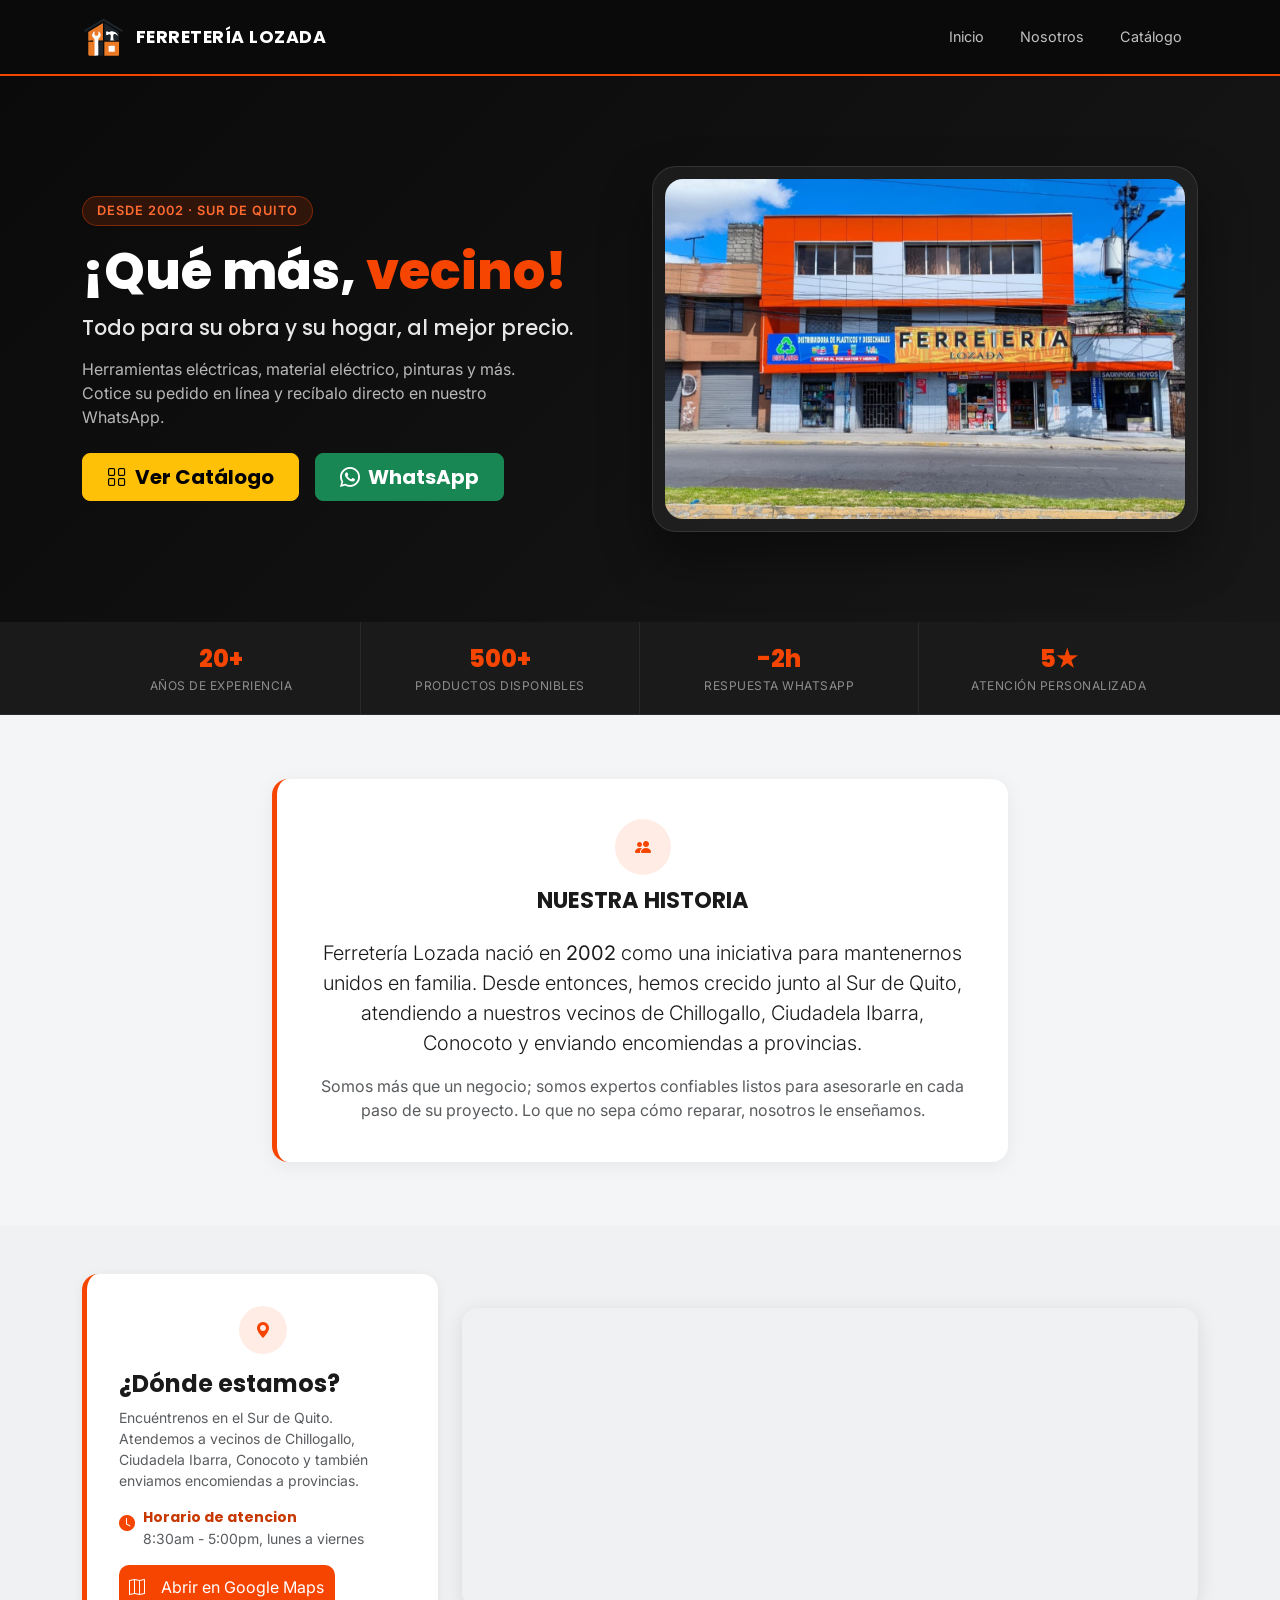
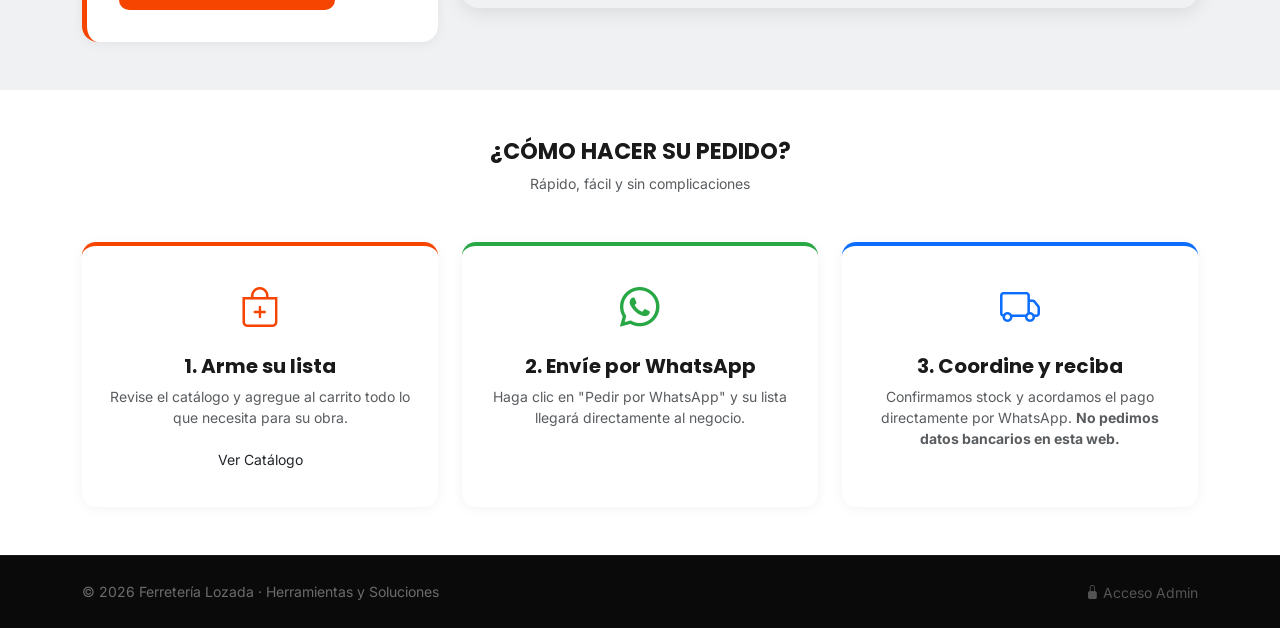
==== commit 07ea5598: "feat: add homepage image" ====
--- a/index.html
+++ b/index.html
@@ -1,5 +1,6 @@
 <!doctype html>
 <html lang="es">
+
 <head>
   <meta charset="UTF-8" />
   <meta name="viewport" content="width=device-width, initial-scale=1.0" />
@@ -9,19 +10,24 @@
   <link rel="stylesheet" href="https://cdn.jsdelivr.net/npm/bootstrap-icons@1.11.4/font/bootstrap-icons.css" />
   <link rel="preconnect" href="https://fonts.googleapis.com">
   <link rel="preconnect" href="https://fonts.gstatic.com" crossorigin>
-  <link href="https://fonts.googleapis.com/css2?family=Poppins:wght@400;500;600;700;800&family=Inter:wght@400;500;600&display=swap" rel="stylesheet">
+  <link
+    href="https://fonts.googleapis.com/css2?family=Poppins:wght@400;500;600;700;800&family=Inter:wght@400;500;600&display=swap"
+    rel="stylesheet">
   <link rel="stylesheet" href="css/styles.css" />
 </head>
+
 <body>
 
   <!-- NAVBAR -->
   <nav class="navbar navbar-expand-lg sticky-top">
     <div class="container">
       <a class="navbar-brand" href="index.html">
-        <img src="Assets/Icono.svg" alt="Logo of Ferretería Lozada depicting a house with tools, symbolizing home improvement and hardware supplies in a professional tone">
+        <img src="Assets/Icono.svg"
+          alt="Logo of Ferretería Lozada depicting a house with tools, symbolizing home improvement and hardware supplies in a professional tone">
         <span>FERRETERÍA LOZADA</span>
       </a>
-      <button class="navbar-toggler border-secondary" type="button" data-bs-toggle="collapse" data-bs-target="#navbarNav">
+      <button class="navbar-toggler border-secondary" type="button" data-bs-toggle="collapse"
+        data-bs-target="#navbarNav">
         <span class="navbar-toggler-icon"></span>
       </button>
       <div class="collapse navbar-collapse" id="navbarNav">
@@ -36,10 +42,9 @@
 
   <!-- HERO -->
   <header id="inicio" class="hero text-white">
-    <i class="bi bi-tools hero-icon-bg d-none d-xl-block"></i>
     <div class="container position-relative">
       <div class="row align-items-center">
-        <div class="col-lg-7">
+        <div class="col-lg-6">
           <div class="hero-badge">Desde 2002 · Sur de Quito</div>
           <h1 class="text-white fw-800 mb-3">
             ¡Qué más, <span class="hero-accent">vecino!</span>
@@ -48,7 +53,8 @@
             Todo para su obra y su hogar, al mejor precio.
           </h2>
           <p class="mb-4">
-            Herramientas eléctricas, material eléctrico, pinturas y más. Cotice su pedido en línea y recíbalo directo en nuestro WhatsApp.
+            Herramientas eléctricas, material eléctrico, pinturas y más. Cotice su pedido en línea y recíbalo directo en
+            nuestro WhatsApp.
           </p>
           <div class="d-flex flex-wrap gap-3">
             <a href="catalogo.html" class="btn btn-warning btn-lg fw-bold px-4">
@@ -57,6 +63,11 @@
             <a href="https://wa.me/593982965530" target="_blank" class="btn btn-success btn-lg fw-bold px-4">
               <i class="bi bi-whatsapp me-2"></i>WhatsApp
             </a>
+          </div>
+        </div>
+        <div class="col-lg-6 d-none d-lg-block">
+          <div class="hero-img-wrap">
+            <img src="Assets/Homepage.jpeg" alt="Personal de Ferretería Lozada" class="img-fluid hero-main-img">
           </div>
         </div>
       </div>
@@ -100,10 +111,13 @@
               <h2 class="text-uppercase fw-bold mb-0 section-title-lg">Nuestra Historia</h2>
             </div>
             <p class="lead text-center mb-3">
-              Ferretería Lozada nació en <strong>2002</strong> como una iniciativa para mantenernos unidos en familia. Desde entonces, hemos crecido junto al Sur de Quito, atendiendo a nuestros vecinos de Chillogallo, Ciudadela Ibarra, Conocoto y enviando encomiendas a provincias.
+              Ferretería Lozada nació en <strong>2002</strong> como una iniciativa para mantenernos unidos en familia.
+              Desde entonces, hemos crecido junto al Sur de Quito, atendiendo a nuestros vecinos de Chillogallo,
+              Ciudadela Ibarra, Conocoto y enviando encomiendas a provincias.
             </p>
             <p class="text-center text-muted mb-0">
-              Somos más que un negocio; somos expertos confiables listos para asesorarle en cada paso de su proyecto. Lo que no sepa cómo reparar, nosotros le enseñamos.
+              Somos más que un negocio; somos expertos confiables listos para asesorarle en cada paso de su proyecto. Lo
+              que no sepa cómo reparar, nosotros le enseñamos.
             </p>
           </div>
         </div>
@@ -121,7 +135,8 @@
               <i class="bi bi-geo-alt-fill icon-orange"></i>
             </div>
             <h4 class="fw-bold mb-2">¿Dónde estamos?</h4>
-            <p class="text-muted small mb-3">Encuéntrenos en el Sur de Quito. Atendemos a vecinos de Chillogallo, Ciudadela Ibarra, Conocoto y también enviamos encomiendas a provincias.</p>
+            <p class="text-muted small mb-3">Encuéntrenos en el Sur de Quito. Atendemos a vecinos de Chillogallo,
+              Ciudadela Ibarra, Conocoto y también enviamos encomiendas a provincias.</p>
             <div class="location-hours d-flex align-items-start gap-2 mb-3">
               <i class="bi bi-clock-fill icon-orange mt-1"></i>
               <div>
@@ -136,11 +151,9 @@
         </div>
         <div class="col-lg-8">
           <div class="map-card">
-            <iframe
-              class="map-frame"
+            <iframe class="map-frame"
               src="https://www.google.com/maps/embed?pb=!1m18!1m12!1m3!1d1235.115081959671!2d-78.55236983754399!3d-0.27495812401078884!2m3!1f0!2f0!3f0!3m2!1i1024!2i768!4f13.1!3m3!1m2!1s0x91d598c78f36d0a3%3A0xff116e2c8a687087!2sFerreter%C3%ADa%20Lozada!5e1!3m2!1ses-419!2sec!4v1775524830499!5m2!1ses-419!2sec"
-              allowfullscreen="" loading="lazy"
-              referrerpolicy="no-referrer-when-downgrade">
+              allowfullscreen="" loading="lazy" referrerpolicy="no-referrer-when-downgrade">
             </iframe>
           </div>
         </div>
@@ -160,7 +173,8 @@
           <div class="step-card orange h-100">
             <div class="step-icon"><i class="bi bi-bag-plus icon-orange"></i></div>
             <h5 class="fw-bold">1. Arme su lista</h5>
-            <p class="text-muted small mb-3">Revise el catálogo y agregue al carrito todo lo que necesita para su obra.</p>
+            <p class="text-muted small mb-3">Revise el catálogo y agregue al carrito todo lo que necesita para su obra.
+            </p>
             <a href="catalogo.html" class="btn btn-sm btn-outline-orange">Ver Catálogo</a>
           </div>
         </div>
@@ -168,14 +182,16 @@
           <div class="step-card green h-100">
             <div class="step-icon"><i class="bi bi-whatsapp icon-success"></i></div>
             <h5 class="fw-bold">2. Envíe por WhatsApp</h5>
-            <p class="text-muted small mb-0">Haga clic en "Pedir por WhatsApp" y su lista llegará directamente al negocio.</p>
+            <p class="text-muted small mb-0">Haga clic en "Pedir por WhatsApp" y su lista llegará directamente al
+              negocio.</p>
           </div>
         </div>
         <div class="col-md-4">
           <div class="step-card blue h-100">
             <div class="step-icon"><i class="bi bi-truck icon-blue"></i></div>
             <h5 class="fw-bold">3. Coordine y reciba</h5>
-            <p class="text-muted small mb-0">Confirmamos stock y acordamos el pago directamente por WhatsApp. <strong>No pedimos datos bancarios en esta web.</strong></p>
+            <p class="text-muted small mb-0">Confirmamos stock y acordamos el pago directamente por WhatsApp. <strong>No
+                pedimos datos bancarios en esta web.</strong></p>
           </div>
         </div>
       </div>
@@ -201,4 +217,5 @@
   <script src="js/security.js"></script>
   <script src="https://cdn.jsdelivr.net/npm/bootstrap@5.3.2/dist/js/bootstrap.bundle.min.js"></script>
 </body>
-</html>
+
+</html>
--- a/css/styles.css
+++ b/css/styles.css
@@ -11,7 +11,11 @@
       --warning: #ffc107;
       --success: #28a745;
     }
-    * { box-sizing: border-box; }
+
+    * {
+      box-sizing: border-box;
+    }
+
     body {
       font-family: 'Inter', sans-serif;
       background-color: var(--light-gray);
@@ -19,21 +23,43 @@
       overflow-x: hidden;
       scroll-behavior: smooth;
     }
-    h1, h2, h3, h4, h5, h6, .navbar-brand, .fw-bold {
+
+    h1,
+    h2,
+    h3,
+    h4,
+    h5,
+    h6,
+    .navbar-brand,
+    .fw-bold {
       font-family: 'Poppins', sans-serif;
     }
+
     /* CURSOR */
-    button, a, .btn, .navbar-brand, .nav-link, .filter-btn,
-    .badge[onclick], [onclick], input[type="button"], input[type="submit"],
-    .cursor-pointer, select, label[for], .offcanvas-title {
+    button,
+    a,
+    .btn,
+    .navbar-brand,
+    .nav-link,
+    .filter-btn,
+    .badge[onclick],
+    [onclick],
+    input[type="button"],
+    input[type="submit"],
+    .cursor-pointer,
+    select,
+    label[for],
+    .offcanvas-title {
       cursor: pointer !important;
     }
+
     /* NAVBAR */
     .navbar {
       background-color: var(--black) !important;
       padding: 0.75rem 0;
       border-bottom: 2px solid var(--orange);
     }
+
     .navbar-brand {
       display: flex;
       align-items: center;
@@ -43,10 +69,12 @@
       font-weight: 700;
       letter-spacing: 0.5px;
     }
+
     .navbar-brand img {
       height: 40px;
       width: auto;
     }
+
     .navbar-brand .brand-placeholder {
       height: 40px;
       width: 40px;
@@ -59,22 +87,36 @@
       color: white;
       font-weight: 800;
     }
-    .nav-link { color: rgba(255,255,255,0.75) !important; transition: color 0.2s; font-size: 0.9rem; }
-    .nav-link:hover { color: var(--orange) !important; }
+
+    .nav-link {
+      color: rgba(255, 255, 255, 0.75) !important;
+      transition: color 0.2s;
+      font-size: 0.9rem;
+    }
+
+    .nav-link:hover {
+      color: var(--orange) !important;
+    }
+
     .nav-cart-link {
       display: inline-flex;
       align-items: center;
       gap: 0.2rem;
       color: var(--white) !important;
-      background: rgba(245,69,0,0.14);
-      border: 1px solid rgba(245,69,0,0.35);
+      background: rgba(245, 69, 0, 0.14);
+      border: 1px solid rgba(245, 69, 0, 0.35);
       border-radius: 10px;
     }
+
     .nav-cart-link:hover {
       background: var(--orange);
       color: var(--white) !important;
     }
-    #btn-logout { color: #ff6b6b !important; }
+
+    #btn-logout {
+      color: #ff6b6b !important;
+    }
+
     /* VIEW TRANSITIONS */
     .view-section {
       opacity: 0;
@@ -82,11 +124,13 @@
       transition: opacity 0.35s ease, transform 0.35s ease;
       display: none;
     }
+
     .view-section.active {
       opacity: 1;
       transform: translateY(0);
       display: block;
     }
+
     /* HERO */
     .hero {
       background: linear-gradient(135deg, var(--black) 0%, #1c1c1c 45%, #2a1200 100%);
@@ -96,14 +140,21 @@
       position: relative;
       overflow: hidden;
     }
+
     @keyframes heroGradientMove {
-      0% { background-position: 0% 100%; }
-      100% { background-position: 100% 0%; }
-    }
+      0% {
+        background-position: 0% 100%;
+      }
+
+      100% {
+        background-position: 100% 0%;
+      }
+    }
+
     .hero-badge {
       display: inline-block;
-      background: rgba(245,69,0,0.15);
-      border: 1px solid rgba(245,69,0,0.4);
+      background: rgba(245, 69, 0, 0.15);
+      border: 1px solid rgba(245, 69, 0, 0.4);
       color: var(--orange-light);
       padding: 4px 14px;
       border-radius: 20px;
@@ -113,12 +164,26 @@
       text-transform: uppercase;
       margin-bottom: 1rem;
     }
-    .hero h1 { font-size: clamp(2rem, 5vw, 3.2rem); font-weight: 800; line-height: 1.15; }
-    .hero-accent { color: var(--orange); }
-    .hero p { color: rgba(255,255,255,0.7); font-size: 1rem; max-width: 480px; }
+
+    .hero h1 {
+      font-size: clamp(2rem, 5vw, 3.2rem);
+      font-weight: 800;
+      line-height: 1.15;
+    }
+
+    .hero-accent {
+      color: var(--orange);
+    }
+
+    .hero p {
+      color: rgba(255, 255, 255, 0.7);
+      font-size: 1rem;
+      max-width: 480px;
+    }
+
     .hero-icon-bg {
       font-size: 9rem;
-      color: rgba(245,69,0,0.08);
+      color: rgba(245, 69, 0, 0.08);
       position: absolute;
       right: 5%;
       top: 50%;
@@ -126,46 +191,115 @@
       pointer-events: none;
       animation: heroIconBounce 2.5s cubic-bezier(0.68, -0.55, 0.265, 1.55) infinite;
     }
+
     @keyframes heroIconBounce {
-      0%, 100% { transform: translateY(-50%) scale(1); }
-      50% { transform: translateY(-50%) scale(1.15); }
-    }
+
+      0%,
+      100% {
+        transform: translateY(-50%) scale(1);
+      }
+
+      50% {
+        transform: translateY(-50%) scale(1.15);
+      }
+    }
+
+    .hero-img-wrap {
+      position: relative;
+      padding: 12px;
+      background: rgba(255, 255, 255, 0.05);
+      border-radius: 24px;
+      border: 1px solid rgba(255, 255, 255, 0.1);
+      box-shadow: 0 25px 50px rgba(0, 0, 0, 0.4);
+      transition: all 0.4s ease;
+      overflow: hidden;
+    }
+
+    .hero-img-wrap:hover {
+      transform: translateY(-10px) scale(1.02);
+      box-shadow: 0 30px 60px rgba(0, 0, 0, 0.5);
+    }
+
+    .hero-main-img {
+      border-radius: 18px;
+      width: 100%;
+      height: auto;
+      object-fit: cover;
+      display: block;
+    }
+
     /* STATS BAR */
     .stats-bar {
       background: var(--dark);
-      border-bottom: 1px solid rgba(255,255,255,0.07);
-    }
+      border-bottom: 1px solid rgba(255, 255, 255, 0.07);
+    }
+
     .stat-item {
       padding: 1.2rem 0;
-      border-right: 1px solid rgba(255,255,255,0.07);
+      border-right: 1px solid rgba(255, 255, 255, 0.07);
       text-align: center;
     }
-    .stat-item:last-child { border-right: none; }
-    .stat-num { font-size: 1.5rem; font-weight: 800; color: var(--orange); font-family: 'Poppins', sans-serif; }
-    .stat-label { font-size: 0.75rem; color: rgba(255,255,255,0.5); text-transform: uppercase; letter-spacing: 0.5px; }
+
+    .stat-item:last-child {
+      border-right: none;
+    }
+
+    .stat-num {
+      font-size: 1.5rem;
+      font-weight: 800;
+      color: var(--orange);
+      font-family: 'Poppins', sans-serif;
+    }
+
+    .stat-label {
+      font-size: 0.75rem;
+      color: rgba(255, 255, 255, 0.5);
+      text-transform: uppercase;
+      letter-spacing: 0.5px;
+    }
+
     /* NOSOTROS */
     .nosotros-card {
       background: white;
       border-radius: 16px;
       border-left: 5px solid var(--orange);
-      box-shadow: 0 4px 20px rgba(0,0,0,0.06);
+      box-shadow: 0 4px 20px rgba(0, 0, 0, 0.06);
       padding: 2.5rem;
     }
+
     /* PASOS */
     .step-card {
       background: white;
       border-radius: 14px;
       padding: 2rem 1.5rem;
       text-align: center;
-      box-shadow: 0 2px 12px rgba(0,0,0,0.05);
+      box-shadow: 0 2px 12px rgba(0, 0, 0, 0.05);
       border-top: 4px solid transparent;
       transition: transform 0.25s, box-shadow 0.25s;
     }
-    .step-card:hover { transform: translateY(-4px); box-shadow: 0 8px 24px rgba(0,0,0,0.1); }
-    .step-card.orange { border-top-color: var(--orange); }
-    .step-card.green { border-top-color: var(--success); }
-    .step-card.blue { border-top-color: #0d6efd; }
-    .step-icon { font-size: 2.5rem; margin-bottom: 1rem; }
+
+    .step-card:hover {
+      transform: translateY(-4px);
+      box-shadow: 0 8px 24px rgba(0, 0, 0, 0.1);
+    }
+
+    .step-card.orange {
+      border-top-color: var(--orange);
+    }
+
+    .step-card.green {
+      border-top-color: var(--success);
+    }
+
+    .step-card.blue {
+      border-top-color: #0d6efd;
+    }
+
+    .step-icon {
+      font-size: 2.5rem;
+      margin-bottom: 1rem;
+    }
+
     /* FILTROS CATÁLOGO */
     .filter-btn {
       border-radius: 20px;
@@ -177,21 +311,29 @@
       color: #333;
       background: white;
     }
-    .filter-btn.active, .filter-btn:hover {
+
+    .filter-btn.active,
+    .filter-btn:hover {
       background: var(--dark);
       color: white;
       border-color: var(--dark);
     }
+
     /* PRODUCT CARDS */
     .product-card {
       background: white;
       border-radius: 14px;
       overflow: hidden;
       border: none;
-      box-shadow: 0 2px 10px rgba(0,0,0,0.06);
+      box-shadow: 0 2px 10px rgba(0, 0, 0, 0.06);
       transition: transform 0.25s, box-shadow 0.25s;
     }
-    .product-card:hover { transform: translateY(-6px); box-shadow: 0 12px 28px rgba(0,0,0,0.1); }
+
+    .product-card:hover {
+      transform: translateY(-6px);
+      box-shadow: 0 12px 28px rgba(0, 0, 0, 0.1);
+    }
+
     .product-img-container {
       height: 200px;
       overflow: hidden;
@@ -200,20 +342,41 @@
       align-items: center;
       justify-content: center;
     }
-    .product-img-container img { width: 100%; height: 100%; object-fit: cover; transition: transform 0.4s; }
-    .product-card:hover .product-img-container img { transform: scale(1.05); }
-    .product-img-container .placeholder-icon { font-size: 4rem; color: #ccc; }
+
+    .product-img-container img {
+      width: 100%;
+      height: 100%;
+      object-fit: cover;
+      transition: transform 0.4s;
+    }
+
+    .product-card:hover .product-img-container img {
+      transform: scale(1.05);
+    }
+
+    .product-img-container .placeholder-icon {
+      font-size: 4rem;
+      color: #ccc;
+    }
+
     .product-badge {
       display: inline-block;
-      background: rgba(245,69,0,0.1);
+      background: rgba(245, 69, 0, 0.1);
       color: var(--orange-dark);
-      border: 1px solid rgba(245,69,0,0.2);
+      border: 1px solid rgba(245, 69, 0, 0.2);
       padding: 2px 10px;
       border-radius: 12px;
       font-size: 0.75rem;
       font-weight: 600;
     }
-    .product-price { font-size: 1.5rem; font-weight: 800; color: var(--orange); font-family: 'Poppins', sans-serif; }
+
+    .product-price {
+      font-size: 1.5rem;
+      font-weight: 800;
+      color: var(--orange);
+      font-family: 'Poppins', sans-serif;
+    }
+
     .btn-add-cart {
       background: var(--dark);
       color: white;
@@ -225,20 +388,41 @@
       font-size: 0.9rem;
       transition: all 0.2s;
     }
-    .btn-add-cart:hover { background: var(--orange); color: white; }
-    .btn-add-cart.added { background: var(--success); color: white; }
-    .btn-add-cart:disabled { background: #ccc; color: #888; cursor: not-allowed !important; }
+
+    .btn-add-cart:hover {
+      background: var(--orange);
+      color: white;
+    }
+
+    .btn-add-cart.added {
+      background: var(--success);
+      color: white;
+    }
+
+    .btn-add-cart:disabled {
+      background: #ccc;
+      color: #888;
+      cursor: not-allowed !important;
+    }
+
     /* LOADING SPINNER */
     .upload-spinner {
       display: none;
-      width: 16px; height: 16px;
-      border: 2px solid rgba(255,255,255,0.3);
+      width: 16px;
+      height: 16px;
+      border: 2px solid rgba(255, 255, 255, 0.3);
       border-top-color: white;
       border-radius: 50%;
       animation: spin 0.7s linear infinite;
       margin-left: 8px;
     }
-    @keyframes spin { to { transform: rotate(360deg); } }
+
+    @keyframes spin {
+      to {
+        transform: rotate(360deg);
+      }
+    }
+
     /* FLOATING CART */
     .floating-cart-btn {
       position: fixed;
@@ -255,20 +439,31 @@
       font-size: 1.85rem;
       color: white;
       z-index: 1000;
-      box-shadow: 0 8px 24px rgba(245,69,0,0.45);
+      box-shadow: 0 8px 24px rgba(245, 69, 0, 0.45);
       transition: transform 0.2s, box-shadow 0.2s;
     }
-    .floating-cart-btn:hover { transform: scale(1.08); box-shadow: 0 12px 30px rgba(245,69,0,0.5); }
+
+    .floating-cart-btn:hover {
+      transform: scale(1.08);
+      box-shadow: 0 12px 30px rgba(245, 69, 0, 0.5);
+    }
+
     /* OFFCANVAS CARRITO */
-    .offcanvas-header { background: var(--dark); }
+    .offcanvas-header {
+      background: var(--dark);
+    }
+
     .cart-item-img {
-      width: 52px; height: 52px;
+      width: 52px;
+      height: 52px;
       object-fit: cover;
       border-radius: 8px;
       flex-shrink: 0;
     }
+
     .cart-item-icon-placeholder {
-      width: 52px; height: 52px;
+      width: 52px;
+      height: 52px;
       background: #f0f0f0;
       border-radius: 8px;
       display: flex;
@@ -278,23 +473,33 @@
       font-size: 1.3rem;
       flex-shrink: 0;
     }
+
     .qty-btn {
-      width: 28px; height: 28px;
+      width: 28px;
+      height: 28px;
       border-radius: 6px;
       border: 1.5px solid #ddd;
       background: white;
       font-weight: 700;
       font-size: 1rem;
       line-height: 1;
-      display: flex; align-items: center; justify-content: center;
+      display: flex;
+      align-items: center;
+      justify-content: center;
       transition: all 0.15s;
     }
-    .qty-btn:hover { border-color: var(--orange); color: var(--orange); }
+
+    .qty-btn:hover {
+      border-color: var(--orange);
+      color: var(--orange);
+    }
+
     .cart-total-footer {
       background: white;
       border-top: 2px solid #f0f0f0;
       padding: 1rem 1.25rem;
     }
+
     .btn-whatsapp-send {
       background: #25d366;
       color: white;
@@ -306,11 +511,16 @@
       width: 100%;
       transition: background 0.2s;
     }
-    .btn-whatsapp-send:hover { background: #1db954; color: white; }
+
+    .btn-whatsapp-send:hover {
+      background: #1db954;
+      color: white;
+    }
+
     /* ADMIN TABLE */
     .admin-table thead th {
       background: var(--dark);
-      color: rgba(255,255,255,0.85);
+      color: rgba(255, 255, 255, 0.85);
       font-family: 'Poppins', sans-serif;
       font-weight: 600;
       font-size: 0.82rem;
@@ -319,22 +529,38 @@
       border: none;
       padding: 1rem 0.75rem;
     }
-    .admin-table td { vertical-align: middle; padding: 0.85rem 0.75rem; border-bottom: 1px solid #f0f0f0; }
-    .admin-table tr:last-child td { border-bottom: none; }
+
+    .admin-table td {
+      vertical-align: middle;
+      padding: 0.85rem 0.75rem;
+      border-bottom: 1px solid #f0f0f0;
+    }
+
+    .admin-table tr:last-child td {
+      border-bottom: none;
+    }
+
     .admin-thumb {
-      width: 46px; height: 46px;
+      width: 46px;
+      height: 46px;
       object-fit: cover;
       border-radius: 8px;
       border: 1.5px solid #eee;
     }
+
     .admin-thumb-placeholder {
-      width: 46px; height: 46px;
+      width: 46px;
+      height: 46px;
       background: #f4f4f4;
       border-radius: 8px;
-      display: flex; align-items: center; justify-content: center;
-      color: #bbb; font-size: 1.1rem;
+      display: flex;
+      align-items: center;
+      justify-content: center;
+      color: #bbb;
+      font-size: 1.1rem;
       border: 1.5px solid #eee;
     }
+
     .stock-btn {
       border: none;
       border-radius: 20px;
@@ -343,10 +569,25 @@
       font-weight: 700;
       transition: all 0.2s;
     }
-    .stock-btn.in-stock { background: #d1fae5; color: #065f46; }
-    .stock-btn.in-stock:hover { background: #a7f3d0; }
-    .stock-btn.out-stock { background: #fee2e2; color: #991b1b; }
-    .stock-btn.out-stock:hover { background: #fecaca; }
+
+    .stock-btn.in-stock {
+      background: #d1fae5;
+      color: #065f46;
+    }
+
+    .stock-btn.in-stock:hover {
+      background: #a7f3d0;
+    }
+
+    .stock-btn.out-stock {
+      background: #fee2e2;
+      color: #991b1b;
+    }
+
+    .stock-btn.out-stock:hover {
+      background: #fecaca;
+    }
+
     /* MODALES */
     .modal-content {
       border: none;
@@ -354,25 +595,47 @@
       overflow: hidden;
       box-shadow: 0 20px 60px rgba(0, 0, 0, 0.3);
     }
+
     .modal-header {
       border-bottom: none;
       padding: 1.25rem 1.5rem;
     }
-    .modal-header-dark { background: var(--dark); }
-    .modal-header-blue { background: #0d6efd; }
-    .modal-body { padding: 1.5rem; }
-    .form-control, .form-select {
+
+    .modal-header-dark {
+      background: var(--dark);
+    }
+
+    .modal-header-blue {
+      background: #0d6efd;
+    }
+
+    .modal-body {
+      padding: 1.5rem;
+    }
+
+    .form-control,
+    .form-select {
       border-radius: 8px;
       border: 1.5px solid #e0e0e0;
       font-size: 0.9rem;
       padding: 0.6rem 0.85rem;
       transition: border-color 0.2s;
     }
-    .form-control:focus, .form-select:focus {
+
+    .form-control:focus,
+    .form-select:focus {
       border-color: var(--orange);
-      box-shadow: 0 0 0 3px rgba(245,69,0,0.1);
-    }
-    .edit-img-preview img { width: 72px; height: 72px; object-fit: cover; border-radius: 10px; border: 2px solid var(--orange); }
+      box-shadow: 0 0 0 3px rgba(245, 69, 0, 0.1);
+    }
+
+    .edit-img-preview img {
+      width: 72px;
+      height: 72px;
+      object-fit: cover;
+      border-radius: 10px;
+      border: 2px solid var(--orange);
+    }
+
     .progress-upload {
       height: 4px;
       border-radius: 4px;
@@ -380,6 +643,7 @@
       margin-top: 8px;
       display: none;
     }
+
     .progress-upload-bar {
       height: 100%;
       background: var(--orange);
@@ -387,15 +651,33 @@
       width: 0%;
       transition: width 0.3s;
     }
+
     /* FOOTER */
-    footer { background: var(--black); border-top: 1px solid rgba(255,255,255,0.06); }
+    footer {
+      background: var(--black);
+      border-top: 1px solid rgba(255, 255, 255, 0.06);
+    }
+
     /* RESPONSIVE */
     @media (max-width: 768px) {
-      .hero { padding: 60px 0; }
-      .hero-icon-bg { display: none; }
-      .stat-item { border-right: none; border-bottom: 1px solid rgba(255,255,255,0.07); }
-      .stat-item:last-child { border-bottom: none; }
-    }
+      .hero {
+        padding: 60px 0;
+      }
+
+      .hero-icon-bg {
+        display: none;
+      }
+
+      .stat-item {
+        border-right: none;
+        border-bottom: 1px solid rgba(255, 255, 255, 0.07);
+      }
+
+      .stat-item:last-child {
+        border-bottom: none;
+      }
+    }
+
     .quick-price-input {
       width: 90px;
       border: 1.5px solid #e0e0e0;
@@ -406,15 +688,18 @@
       text-align: center;
       transition: border-color 0.2s;
     }
+
     .quick-price-input:focus {
       outline: none;
       border-color: var(--orange);
-      box-shadow: 0 0 0 2px rgba(245,69,0,0.12);
-    }
+      box-shadow: 0 0 0 2px rgba(245, 69, 0, 0.12);
+    }
+
     .quick-price-input.saved {
       border-color: #28a745;
       background: #f0fff4;
     }
+
     .cat-manager-item {
       display: flex;
       align-items: center;
@@ -424,6 +709,7 @@
       border: 1.5px solid #eee;
       margin-bottom: 6px;
     }
+
     .cat-manager-item input {
       flex: 1;
       border: none;
@@ -432,6 +718,7 @@
       font-weight: 500;
       outline: none;
     }
+
     .cat-manager-item .btn-cat-save {
       display: none;
       background: var(--orange);
@@ -442,8 +729,12 @@
       font-size: 0.75rem;
       font-weight: 700;
     }
-    .cat-manager-item input:focus ~ .btn-cat-save,
-    .cat-manager-item.editing .btn-cat-save { display: inline-block; }
+
+    .cat-manager-item input:focus~.btn-cat-save,
+    .cat-manager-item.editing .btn-cat-save {
+      display: inline-block;
+    }
+
     .cat-manager-item .btn-cat-del {
       background: #fee2e2;
       color: #991b1b;
@@ -452,8 +743,14 @@
       padding: 2px 7px;
       font-size: 0.78rem;
     }
+
     /* ESTILOS DE INTERFAZ */
-    .hero-subtitle { font-size: 1.3rem; font-weight: 500; opacity: 0.9; }
+    .hero-subtitle {
+      font-size: 1.3rem;
+      font-weight: 500;
+      opacity: 0.9;
+    }
+
     .hero-icon-wrap,
     .location-icon-wrap {
       width: 56px;
@@ -463,18 +760,31 @@
       align-items: center;
       justify-content: center;
       margin: 0 auto 12px;
-      background: rgba(245,69,0,0.1);
-    }
-    .location-icon-wrap { width: 48px; height: 48px; margin-bottom: 1rem; }
-    .section-title-lg { font-size: 1.4rem; }
-    .section-alt-bg { background: #f0f1f3; }
+      background: rgba(245, 69, 0, 0.1);
+    }
+
+    .location-icon-wrap {
+      width: 48px;
+      height: 48px;
+      margin-bottom: 1rem;
+    }
+
+    .section-title-lg {
+      font-size: 1.4rem;
+    }
+
+    .section-alt-bg {
+      background: #f0f1f3;
+    }
+
     .location-card {
       padding: 2rem;
       background: white;
       border-radius: 16px;
       border-left: 5px solid var(--orange);
-      box-shadow: 0 2px 12px rgba(0,0,0,0.06);
-    }
+      box-shadow: 0 2px 12px rgba(0, 0, 0, 0.06);
+    }
+
     .location-btn {
       background: var(--orange);
       color: white;
@@ -485,24 +795,31 @@
       align-items: center;
       gap: 0.5rem;
     }
-    .location-btn:hover { background: #e63f00; }
+
+    .location-btn:hover {
+      background: #e63f00;
+    }
+
     .location-hours,
     .catalog-hours {
       color: var(--orange-dark);
     }
+
     .map-card {
       border-radius: 16px;
       overflow: hidden;
-      box-shadow: 0 4px 20px rgba(0,0,0,0.1);
+      box-shadow: 0 4px 20px rgba(0, 0, 0, 0.1);
       height: 300px;
       position: relative;
     }
+
     .map-frame {
       width: 100%;
       height: 100%;
       border: 0;
       display: block;
     }
+
     .map-overlay-link {
       position: absolute;
       inset: 0;
@@ -512,6 +829,7 @@
       padding: 1rem;
       text-decoration: none;
     }
+
     .map-overlay-badge {
       background: white;
       border-radius: 8px;
@@ -519,48 +837,84 @@
       font-size: 0.82rem;
       font-weight: 600;
       color: var(--dark);
-      box-shadow: 0 2px 8px rgba(0,0,0,0.15);
-    }
-    .icon-orange { color: var(--orange); }
-    .icon-success { color: var(--success); }
-    .icon-blue { color: #0d6efd; }
-    .section-white { background: white; }
-    .spinner-border-orange { color: var(--orange); }
-    .admin-panel-card { border-radius: 14px; overflow: hidden; }
+      box-shadow: 0 2px 8px rgba(0, 0, 0, 0.15);
+    }
+
+    .icon-orange {
+      color: var(--orange);
+    }
+
+    .icon-success {
+      color: var(--success);
+    }
+
+    .icon-blue {
+      color: #0d6efd;
+    }
+
+    .section-white {
+      background: white;
+    }
+
+    .spinner-border-orange {
+      color: var(--orange);
+    }
+
+    .admin-panel-card {
+      border-radius: 14px;
+      overflow: hidden;
+    }
+
     .btn-orange {
       background: var(--orange);
       color: white;
       border: none;
       border-radius: 10px;
     }
-    .btn-orange:hover { background: #e63f00; }
+
+    .btn-orange:hover {
+      background: #e63f00;
+    }
+
     .btn-blue {
       background: #0d6efd;
       color: white;
       border: none;
       border-radius: 10px;
     }
-    .btn-blue:hover { background: #0b5ed7; }
-    .btn-category { border-radius: 10px; }
-    .admin-action-row button { min-width: 170px; }
+
+    .btn-blue:hover {
+      background: #0b5ed7;
+    }
+
+    .btn-category {
+      border-radius: 10px;
+    }
+
+    .admin-action-row button {
+      min-width: 170px;
+    }
+
     .measure-tags {
       display: flex;
       flex-wrap: wrap;
       gap: 0.5rem;
       margin-top: 0.75rem;
     }
+
     .measure-chip {
       display: inline-flex;
       align-items: center;
       gap: 0.35rem;
       padding: 0.45rem 0.75rem;
       border-radius: 999px;
-      background: rgba(245,69,0,0.12);
+      background: rgba(245, 69, 0, 0.12);
       color: var(--dark);
       font-size: 0.82rem;
-      border: 1px solid rgba(245,69,0,0.25);
+      border: 1px solid rgba(245, 69, 0, 0.25);
       position: relative;
     }
+
     .measure-chip-btn {
       border: none !important;
       background: transparent !important;
@@ -580,40 +934,104 @@
       align-items: center;
       justify-content: center;
       border-radius: 50%;
-      background: rgba(255,255,255,0.9) !important;
-      box-shadow: 0 1px 3px rgba(0,0,0,0.2);
-    }
+      background: rgba(255, 255, 255, 0.9) !important;
+      box-shadow: 0 1px 3px rgba(0, 0, 0, 0.2);
+    }
+
     .measure-chip-btn:hover {
       color: #dc3545;
       transform: scale(1.1);
-      background: rgba(255,255,255,1) !important;
-    }
-    .measure-chip-small { font-size: 0.78rem; padding: 0.3rem 0.55rem; }
+      background: rgba(255, 255, 255, 1) !important;
+    }
+
+    .measure-chip-small {
+      font-size: 0.78rem;
+      padding: 0.3rem 0.55rem;
+    }
+
     .measure-manager-group {
       margin-bottom: 1rem;
       padding: 0.9rem 0.85rem;
       background: #f8f9fa;
       border-radius: 14px;
     }
-    .measure-manager-header { margin-bottom: 0.55rem; font-size: 0.95rem; }
-    .measure-manager-items { display: flex; flex-wrap: wrap; gap: 0.35rem; }
-    .measure-manager-footer { text-align: center; margin-top: 0.5rem; }
-    .btn-capsule { border-radius: 20px; font-size: 0.75rem; padding: 0.25rem 0.75rem; }
-    .variants-list { border-top: 1px solid #e9ecef; padding-top: 0.5rem; }
-    .variant-item { padding: 0.25rem 0; border-bottom: 1px solid #f8f9fa; }
-    .variant-measure { font-weight: 500; }
-    .variant-price { color: var(--orange); font-weight: bold; }
-    .cart-offcanvas { width: 360px; }
-    .cart-total-label { font-size: 1rem; }
+
+    .measure-manager-header {
+      margin-bottom: 0.55rem;
+      font-size: 0.95rem;
+    }
+
+    .measure-manager-items {
+      display: flex;
+      flex-wrap: wrap;
+      gap: 0.35rem;
+    }
+
+    .measure-manager-footer {
+      text-align: center;
+      margin-top: 0.5rem;
+    }
+
+    .btn-capsule {
+      border-radius: 20px;
+      font-size: 0.75rem;
+      padding: 0.25rem 0.75rem;
+    }
+
+    .variants-list {
+      border-top: 1px solid #e9ecef;
+      padding-top: 0.5rem;
+    }
+
+    .variant-item {
+      padding: 0.25rem 0;
+      border-bottom: 1px solid #f8f9fa;
+    }
+
+    .variant-measure {
+      font-weight: 500;
+    }
+
+    .variant-price {
+      color: var(--orange);
+      font-weight: bold;
+    }
+
+    .cart-offcanvas {
+      width: 360px;
+    }
+
+    .cart-total-label {
+      font-size: 1rem;
+    }
+
     .cart-total-value {
       font-size: 1.3rem;
       color: var(--orange);
     }
-    .floating-cart-badge { font-size: 0.7rem; }
-    .footer-note { color: rgba(255,255,255,0.4); }
-    .footer-link { color: rgba(255,255,255,0.3); }
-    .modal-dialog-small { max-width: 360px; }
-    .cat-manager-add-btn { background: var(--orange); color: white; border: none; }
+
+    .floating-cart-badge {
+      font-size: 0.7rem;
+    }
+
+    .footer-note {
+      color: rgba(255, 255, 255, 0.4);
+    }
+
+    .footer-link {
+      color: rgba(255, 255, 255, 0.3);
+    }
+
+    .modal-dialog-small {
+      max-width: 360px;
+    }
+
+    .cat-manager-add-btn {
+      background: var(--orange);
+      color: white;
+      border: none;
+    }
+
     .image-deleted-badge {
       background: #fee2e2;
       color: #991b1b;
@@ -623,203 +1041,236 @@
       border-radius: 6px;
       font-size: 0.82rem;
     }
-    .product-desc-flex { flex-grow: 1; }
-    .admin-item-name { font-size: 0.9rem; }
-    .admin-item-desc { font-size: 0.75rem; }
-    .cart-empty-icon { font-size: 2.5rem; }
-    .cart-item-content { min-width: 0; }
+
+    .product-desc-flex {
+      flex-grow: 1;
+    }
+
+    .admin-item-name {
+      font-size: 0.9rem;
+    }
+
+    .admin-item-desc {
+      font-size: 0.75rem;
+    }
+
+    .cart-empty-icon {
+      font-size: 2.5rem;
+    }
+
+    .cart-item-content {
+      min-width: 0;
+    }
+
     .cart-item-total {
       color: var(--orange);
       font-size: 0.95rem;
     }
-    .cart-item-name { font-size: 0.88rem; }
-    .cart-item-subtext { font-size: 0.75rem; }
+
+    .cart-item-name {
+      font-size: 0.88rem;
+    }
+
+    .cart-item-subtext {
+      font-size: 0.75rem;
+    }
+
     .cart-item-actions .btn {
       padding: 0;
       margin-top: 0.25rem;
     }
+
     /* ERROR MODAL */
     .error-modal-header {
       background: linear-gradient(135deg, var(--orange) 0%, var(--orange-dark) 100%);
-      border-bottom: 1px solid rgba(245,69,0,0.1);
-    }
+      border-bottom: 1px solid rgba(245, 69, 0, 0.1);
+    }
+
     .error-modal-content {
-      border: 1px solid rgba(245,69,0,0.2);
-      box-shadow: 0 12px 40px rgba(245,69,0,0.25);
+      border: 1px solid rgba(245, 69, 0, 0.2);
+      box-shadow: 0 12px 40px rgba(245, 69, 0, 0.25);
       border-radius: 16px;
     }
+
     .error-modal-body {
       color: var(--dark);
       font-size: 0.95rem;
       line-height: 1.6;
       padding: 1.5rem;
     }
+
     .error-modal-footer {
-      border-top: 1px solid rgba(245,69,0,0.1);
-      background: rgba(245,69,0,0.02);
+      border-top: 1px solid rgba(245, 69, 0, 0.1);
+      background: rgba(245, 69, 0, 0.02);
       padding: 1rem 1.5rem;
     }
-/* CÁPSULAS DE MEDIDA */
-.measure-capsules-row {
-  display: flex;
-  flex-wrap: wrap;
-  gap: 6px;
-  margin-bottom: 10px;
-}
-.measure-capsule {
-  display: inline-block;
-  background-color: var(--dark, #1a1a1a);
-  color: #fff;
-  padding: 4px 12px;
-  border-radius: 20px;
-  font-size: 0.75rem;
-  font-weight: 600;
-  letter-spacing: 0.5px;
-  box-shadow: 0 2px 4px rgba(0,0,0,0.15);
-}
-/* PRECIO ÚNICO (SIN VARIANTES) */
-.single-price-display {
-  color: var(--orange, #f54500);
-  font-size: 1.4rem;
-  font-weight: 800;
-  font-family: 'Poppins', sans-serif;
-  line-height: 1;
-}
-/* AJUSTE DE IMÁGENES EN CATÁLOGO */
-.product-img-container {
-  height: 200px; 
-  width: 100%;
-  display: flex;
-  align-items: center;
-  justify-content: center;
-  background-color: #ffffff; 
-  cursor: pointer; 
-  overflow: hidden;
-}
-.product-img-container img {
-  width: 100%;
-  height: 100%;
-  object-fit: contain !important; 
-  transition: transform 0.3s ease;
-}
-.product-img-container:hover img {
-  transform: scale(1.08);
-}
-
-@media (max-width: 575.98px) {
-  #catalogo {
-    padding-top: 1.5rem !important;
-  }
-
-  #catalogo .container {
-    padding-left: 0.5rem;
-    padding-right: 0.5rem;
-  }
-
-  #catalogo .catalog-toolbar {
-    width: 100%;
-    flex-wrap: wrap;
-  }
-
-  #catalogo .input-group {
-    max-width: none !important;
-    width: 100%;
-  }
-
-  .product-card {
-    border-radius: 8px;
-  }
-
-  .product-card:hover {
-    transform: none;
-  }
-
-  .product-img-container {
-    height: 86px;
-  }
-
-  .product-img-container .placeholder-icon {
-    font-size: 2rem;
-  }
-
-  .product-card .card-body {
-    padding: 0.45rem !important;
-  }
-
-  .product-card h6 {
-    font-size: 0.68rem;
-    line-height: 1.15;
-    margin-bottom: 0.35rem !important;
-    display: -webkit-box;
-    -webkit-line-clamp: 2;
-    -webkit-box-orient: vertical;
-    overflow: hidden;
-  }
-
-  .product-card .product-badge {
-    max-width: 100%;
-    padding: 1px 6px;
-    font-size: 0.58rem;
-    border-radius: 8px;
-    overflow: hidden;
-    text-overflow: ellipsis;
-    white-space: nowrap;
-  }
-
-  .product-card .badge.bg-secondary,
-  .product-card .card-body > p.text-muted,
-  .product-card label.small {
-    display: none !important;
-  }
-
-  .product-card .form-select-sm {
-    min-height: 26px;
-    padding: 0.15rem 1.5rem 0.15rem 0.35rem;
-    font-size: 0.62rem;
-    border-radius: 6px;
-  }
-
-  .product-card .catalog-price-area {
-    margin-top: 0.35rem !important;
-    padding-top: 0.35rem !important;
-    gap: 0.3rem !important;
-  }
-
-  .product-card .catalog-price-area .p-2 {
-    padding: 0.35rem !important;
-  }
-
-  .product-card .catalog-price-area span {
-    font-size: 0.58rem !important;
-  }
-
-  .product-card .catalog-price-area .text-success,
-  .product-card .catalog-price-area .text-danger {
-    font-size: 0.75rem !important;
-  }
-
-  .product-card .catalog-qty-control {
-    display: none !important;
-  }
-
-  .product-card .catalog-action-row {
-    display: block !important;
-  }
-
-  .product-card .catalog-action-row .btn {
-    width: 100%;
-    min-height: 26px;
-    padding: 0.25rem 0.2rem;
-    font-size: 0.6rem;
-    line-height: 1;
-    white-space: nowrap;
-  }
-
-  .floating-cart-btn {
-    width: 68px;
-    height: 68px;
-    right: 18px;
-    bottom: 18px;
-    font-size: 1.65rem;
-  }
-}
+
+    /* CÁPSULAS DE MEDIDA */
+    .measure-capsules-row {
+      display: flex;
+      flex-wrap: wrap;
+      gap: 6px;
+      margin-bottom: 10px;
+    }
+
+    .measure-capsule {
+      display: inline-block;
+      background-color: var(--dark, #1a1a1a);
+      color: #fff;
+      padding: 4px 12px;
+      border-radius: 20px;
+      font-size: 0.75rem;
+      font-weight: 600;
+      letter-spacing: 0.5px;
+      box-shadow: 0 2px 4px rgba(0, 0, 0, 0.15);
+    }
+
+    /* PRECIO ÚNICO (SIN VARIANTES) */
+    .single-price-display {
+      color: var(--orange, #f54500);
+      font-size: 1.4rem;
+      font-weight: 800;
+      font-family: 'Poppins', sans-serif;
+      line-height: 1;
+    }
+
+    /* AJUSTE DE IMÁGENES EN CATÁLOGO */
+    .product-img-container {
+      height: 200px;
+      width: 100%;
+      display: flex;
+      align-items: center;
+      justify-content: center;
+      background-color: #ffffff;
+      cursor: pointer;
+      overflow: hidden;
+    }
+
+    .product-img-container img {
+      width: 100%;
+      height: 100%;
+      object-fit: contain !important;
+      transition: transform 0.3s ease;
+    }
+
+    .product-img-container:hover img {
+      transform: scale(1.08);
+    }
+
+    @media (max-width: 575.98px) {
+      #catalogo {
+        padding-top: 1.5rem !important;
+      }
+
+      #catalogo .container {
+        padding-left: 0.5rem;
+        padding-right: 0.5rem;
+      }
+
+      #catalogo .catalog-toolbar {
+        width: 100%;
+        flex-wrap: wrap;
+      }
+
+      #catalogo .input-group {
+        max-width: none !important;
+        width: 100%;
+      }
+
+      .product-card {
+        border-radius: 8px;
+      }
+
+      .product-card:hover {
+        transform: none;
+      }
+
+      .product-img-container {
+        height: 86px;
+      }
+
+      .product-img-container .placeholder-icon {
+        font-size: 2rem;
+      }
+
+      .product-card .card-body {
+        padding: 0.45rem !important;
+      }
+
+      .product-card h6 {
+        font-size: 0.68rem;
+        line-height: 1.15;
+        margin-bottom: 0.35rem !important;
+        display: -webkit-box;
+        -webkit-line-clamp: 2;
+        -webkit-box-orient: vertical;
+        overflow: hidden;
+      }
+
+      .product-card .product-badge {
+        max-width: 100%;
+        padding: 1px 6px;
+        font-size: 0.58rem;
+        border-radius: 8px;
+        overflow: hidden;
+        text-overflow: ellipsis;
+        white-space: nowrap;
+      }
+
+      .product-card .badge.bg-secondary,
+      .product-card .card-body>p.text-muted,
+      .product-card label.small {
+        display: none !important;
+      }
+
+      .product-card .form-select-sm {
+        min-height: 26px;
+        padding: 0.15rem 1.5rem 0.15rem 0.35rem;
+        font-size: 0.62rem;
+        border-radius: 6px;
+      }
+
+      .product-card .catalog-price-area {
+        margin-top: 0.35rem !important;
+        padding-top: 0.35rem !important;
+        gap: 0.3rem !important;
+      }
+
+      .product-card .catalog-price-area .p-2 {
+        padding: 0.35rem !important;
+      }
+
+      .product-card .catalog-price-area span {
+        font-size: 0.58rem !important;
+      }
+
+      .product-card .catalog-price-area .text-success,
+      .product-card .catalog-price-area .text-danger {
+        font-size: 0.75rem !important;
+      }
+
+      .product-card .catalog-qty-control {
+        display: none !important;
+      }
+
+      .product-card .catalog-action-row {
+        display: block !important;
+      }
+
+      .product-card .catalog-action-row .btn {
+        width: 100%;
+        min-height: 26px;
+        padding: 0.25rem 0.2rem;
+        font-size: 0.6rem;
+        line-height: 1;
+        white-space: nowrap;
+      }
+
+      .floating-cart-btn {
+        width: 68px;
+        height: 68px;
+        right: 18px;
+        bottom: 18px;
+        font-size: 1.65rem;
+      }
+    }
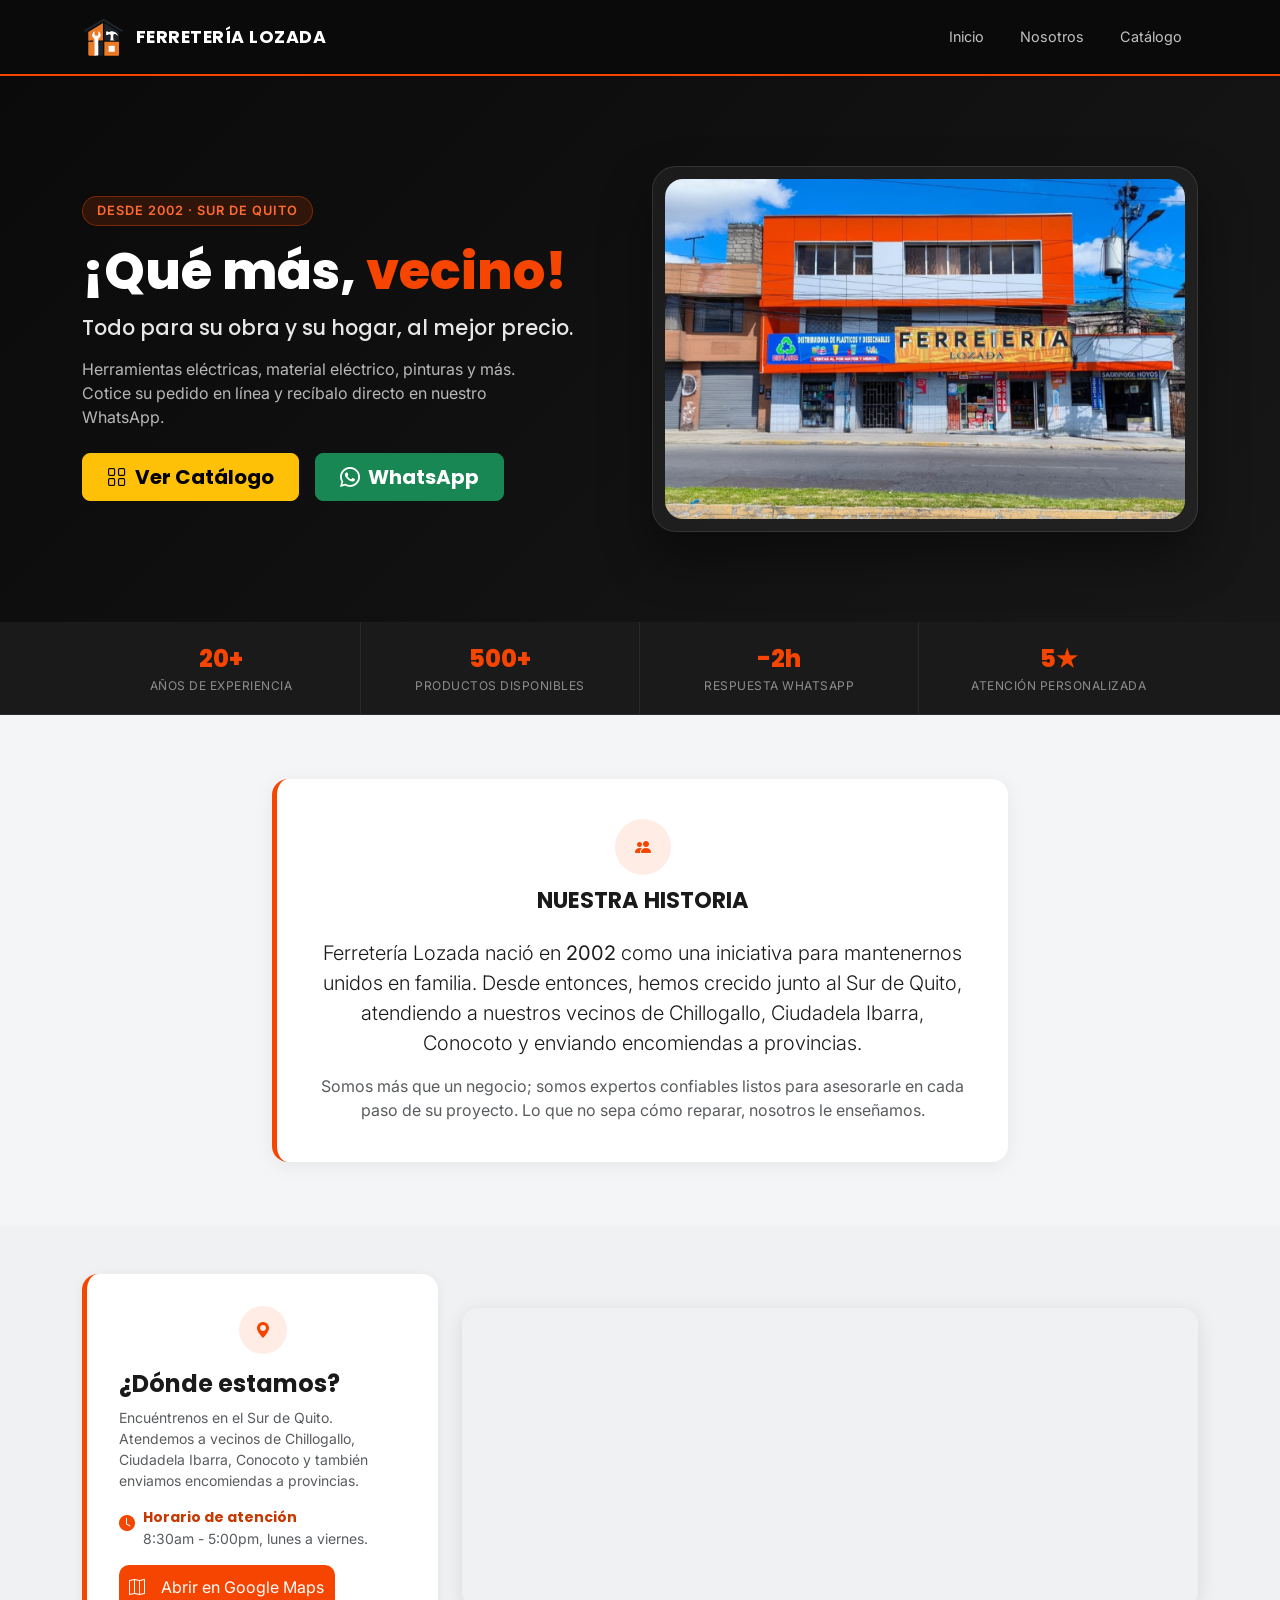
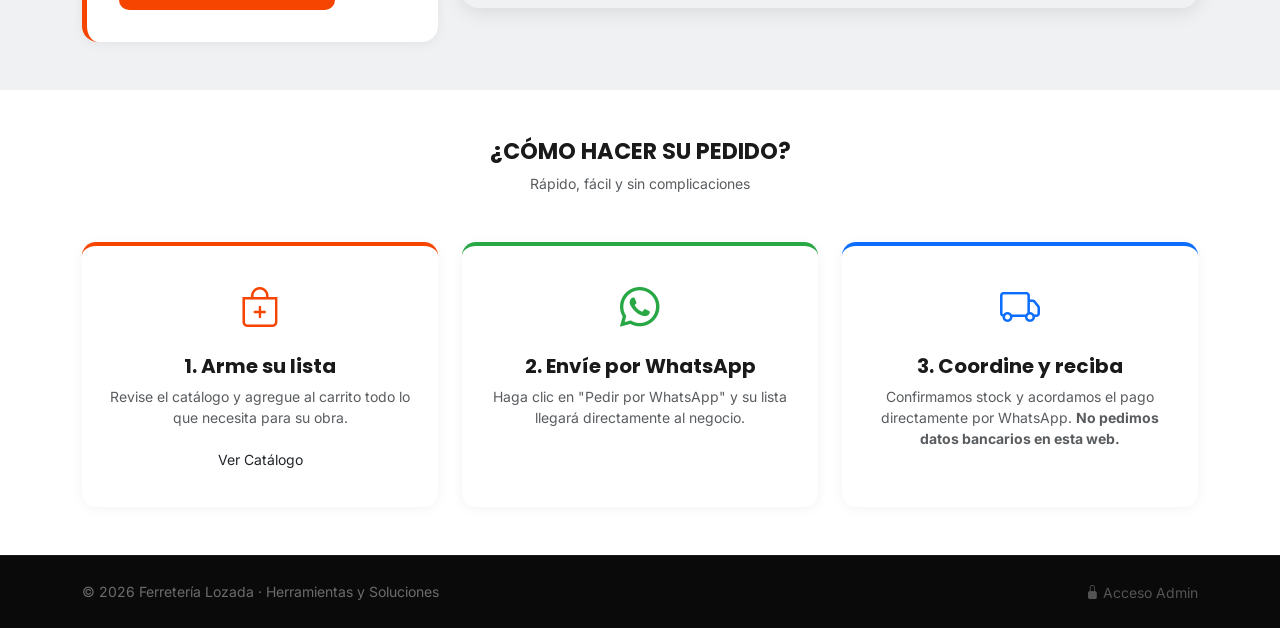
==== commit eebfad43: "fix: admin and catalogo window icon" ====
--- a/index.html
+++ b/index.html
@@ -140,8 +140,8 @@
             <div class="location-hours d-flex align-items-start gap-2 mb-3">
               <i class="bi bi-clock-fill icon-orange mt-1"></i>
               <div>
-                <div class="fw-bold small">Horario de atencion</div>
-                <div class="text-muted small">8:30am - 5:00pm, lunes a viernes</div>
+                <div class="fw-bold small">Horario de atención</div>
+                <div class="text-muted small">8:30am - 5:00pm, lunes a viernes.</div>
               </div>
             </div>
             <a href="https://maps.app.goo.gl/oe4wPnvE44CsF5Ks8" target="_blank" class="btn location-btn">
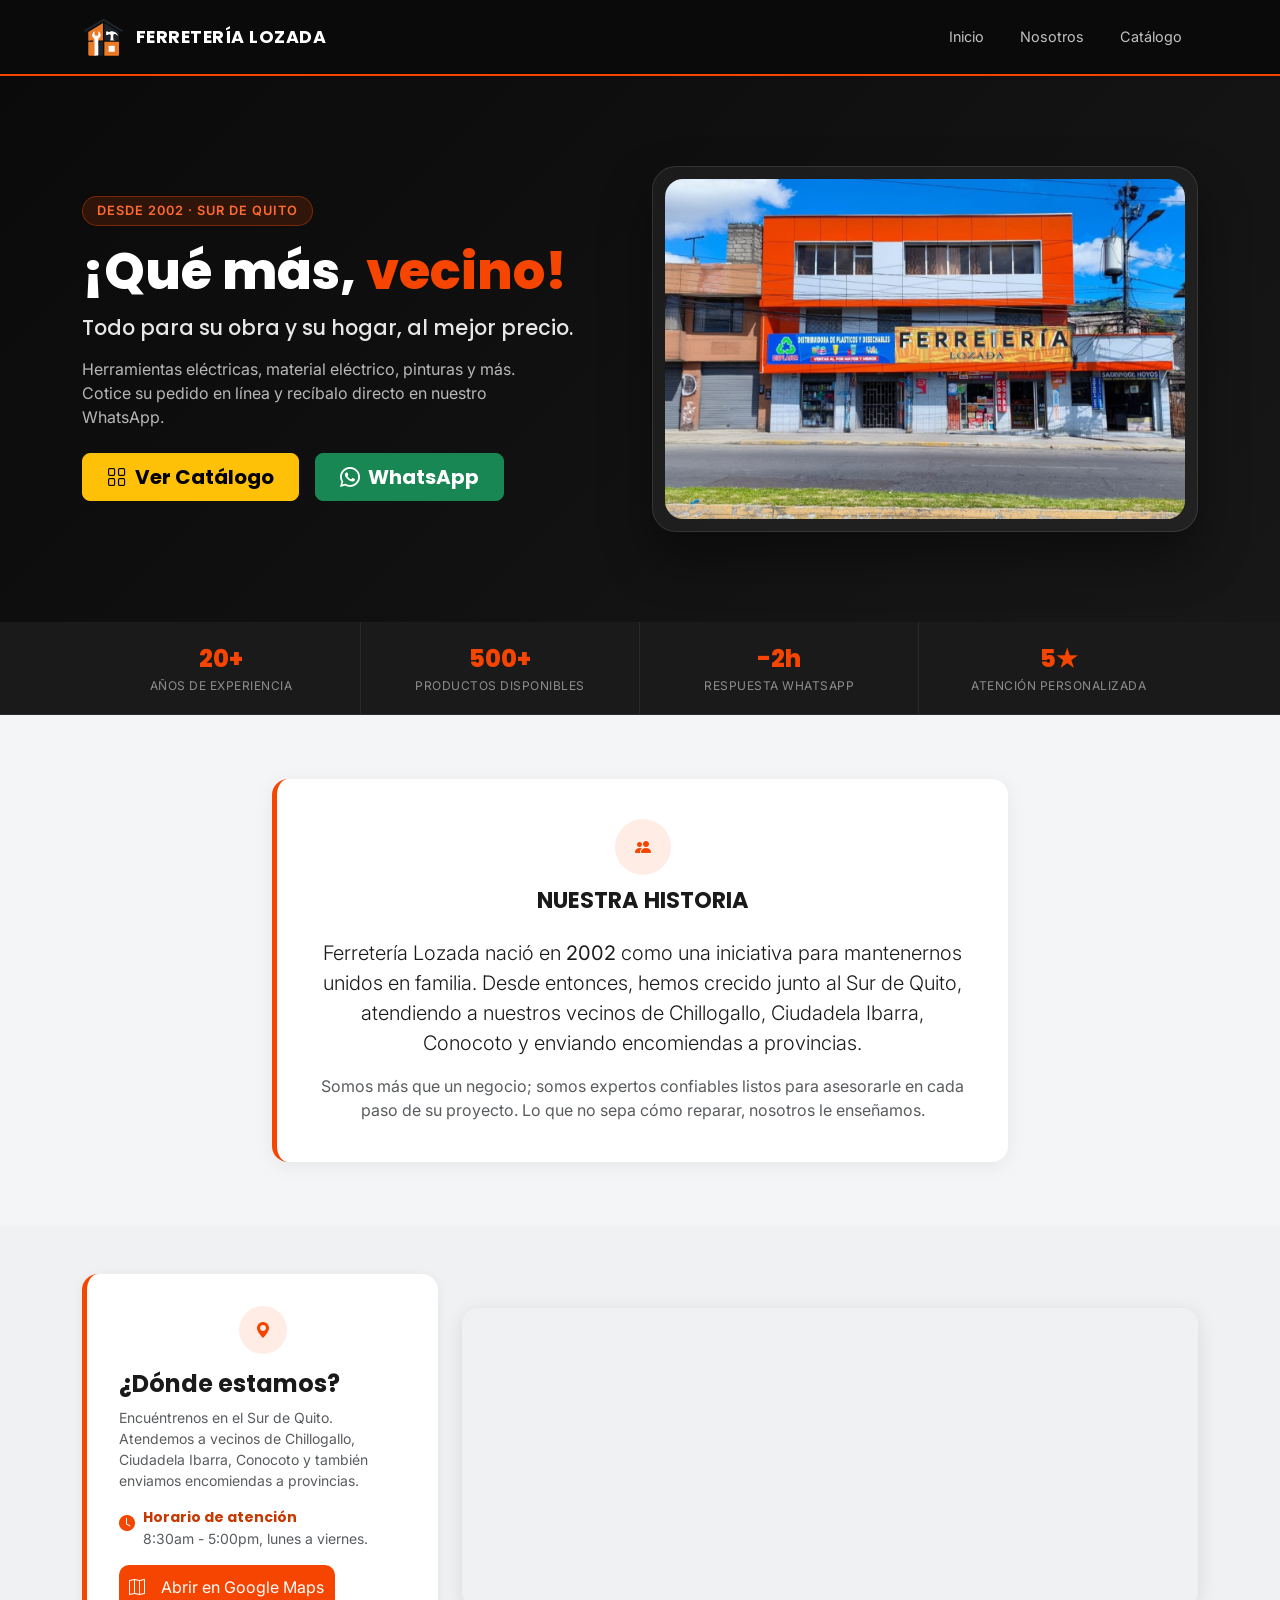
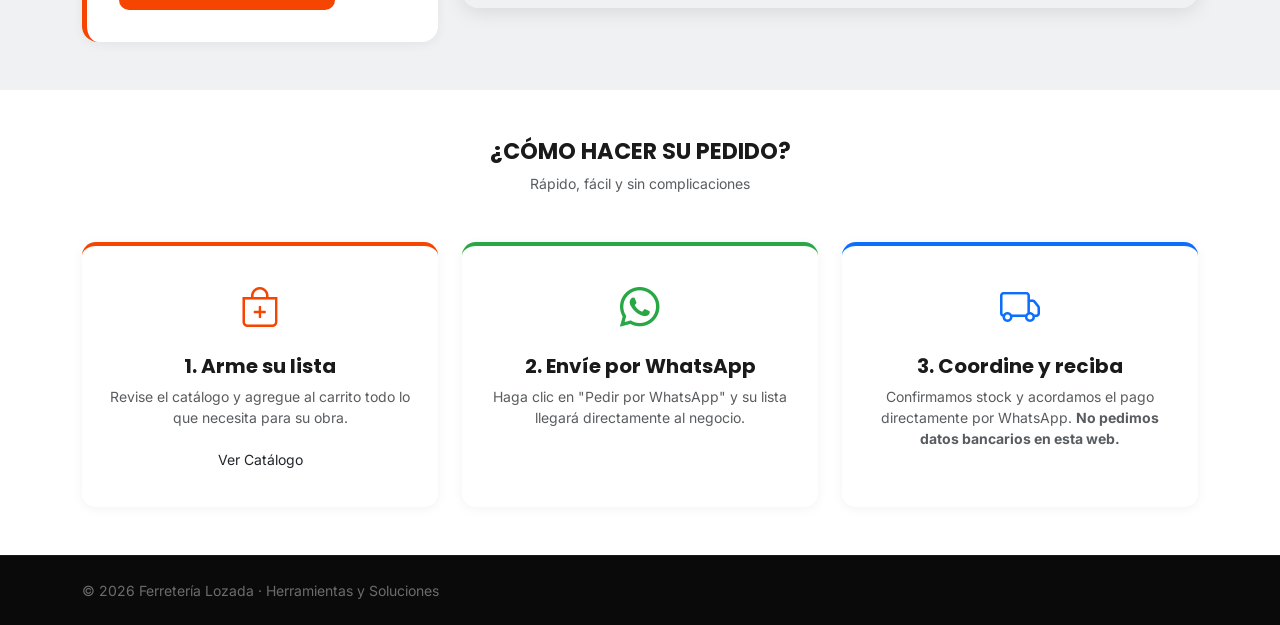
==== commit 8ce6b3bc: "security: remove visible admin link, display all products without image filter, and sanitize credent" ====
--- a/index.html
+++ b/index.html
@@ -60,7 +60,7 @@
             <a href="catalogo.html" class="btn btn-warning btn-lg fw-bold px-4">
               <i class="bi bi-grid me-2"></i>Ver Catálogo
             </a>
-            <a href="https://wa.me/593982965530" target="_blank" class="btn btn-success btn-lg fw-bold px-4">
+            <a href="https://wa.me/593995307272" target="_blank" class="btn btn-success btn-lg fw-bold px-4">
               <i class="bi bi-whatsapp me-2"></i>WhatsApp
             </a>
           </div>
@@ -202,13 +202,8 @@
   <footer class="py-4 text-white">
     <div class="container">
       <div class="row align-items-center">
-        <div class="col-md-6 mb-2 mb-md-0">
+        <div class="col-12 text-center text-md-start">
           <p class="mb-0 small footer-note">&copy; 2026 Ferretería Lozada · Herramientas y Soluciones</p>
-        </div>
-        <div class="col-md-6 text-md-end">
-          <a href="admin.html" class="text-decoration-none small footer-link">
-            <i class="bi bi-lock-fill me-1"></i>Acceso Admin
-          </a>
         </div>
       </div>
     </div>
@@ -218,4 +213,4 @@
   <script src="https://cdn.jsdelivr.net/npm/bootstrap@5.3.2/dist/js/bootstrap.bundle.min.js"></script>
 </body>
 
-</html>+</html>
--- a/css/styles.css
+++ b/css/styles.css
@@ -1203,6 +1203,7 @@
         margin-bottom: 0.35rem !important;
         display: -webkit-box;
         -webkit-line-clamp: 2;
+        line-clamp: 2;
         -webkit-box-orient: vertical;
         overflow: hidden;
       }
